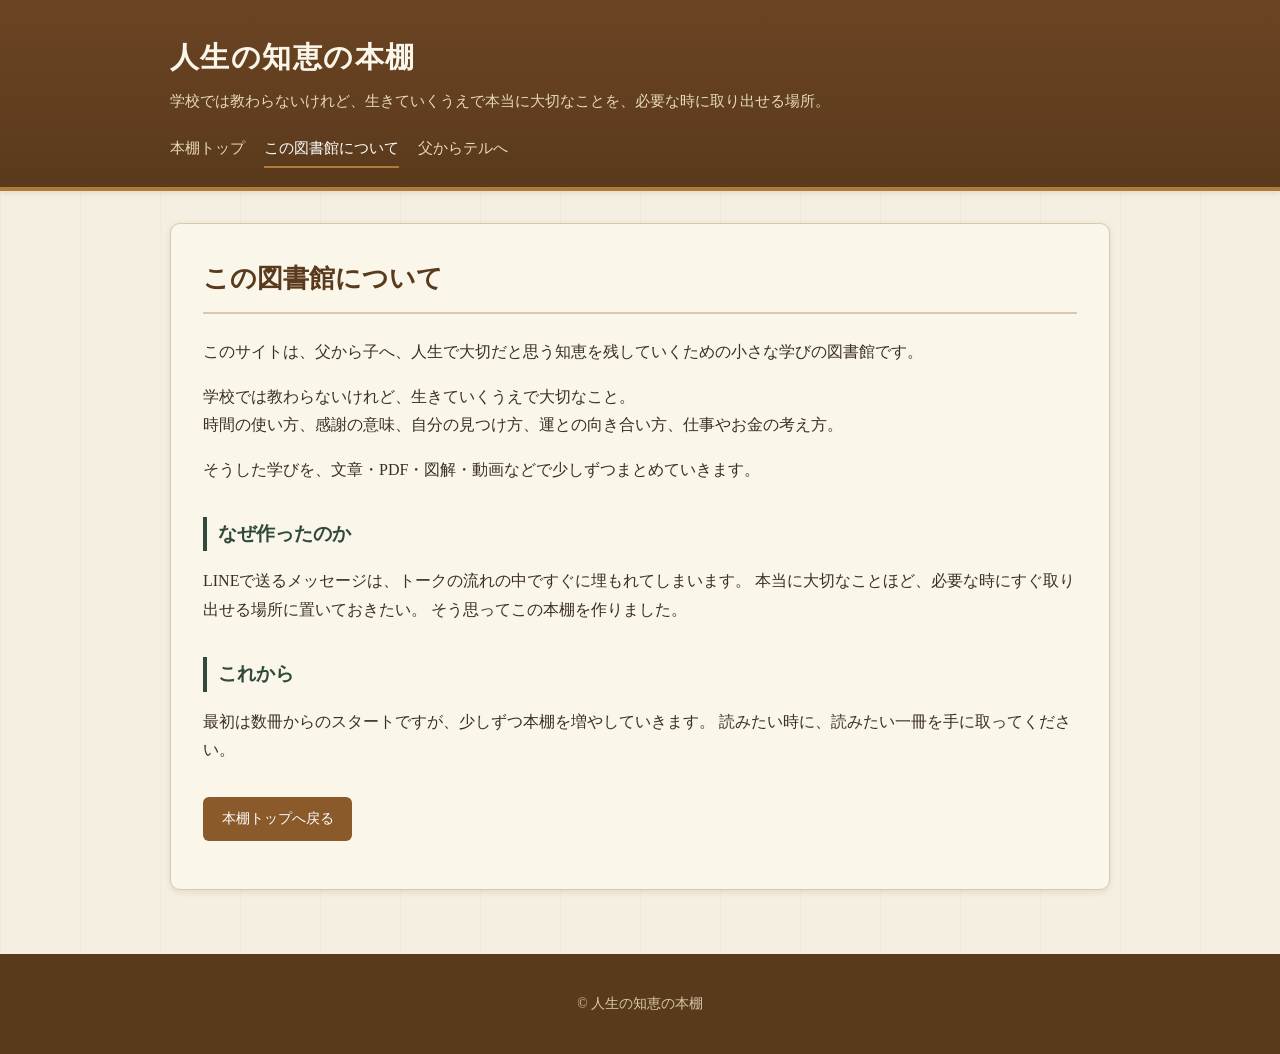
==== about.html @ 391936ea "Add files via upload" ====
<!DOCTYPE html>
<!--
  about.html  =  この図書館について のページ
  サイトの目的・想いを伝えるページです。
-->
<html lang="ja">
<head>
  <meta charset="UTF-8">
  <meta name="viewport" content="width=device-width, initial-scale=1.0">
  <title>この図書館について｜人生の知恵の本棚</title>
  <link rel="stylesheet" href="assets/css/style.css">
</head>
<body>

  <header class="site-header">
    <div class="container">
      <h1 class="site-title"><a href="index.html">人生の知恵の本棚</a></h1>
      <p class="site-subtitle">学校では教わらないけれど、生きていくうえで本当に大切なことを、必要な時に取り出せる場所。</p>
      <nav class="site-nav">
        <a href="index.html">本棚トップ</a>
        <a href="about.html" class="is-active">この図書館について</a>
        <a href="letter.html">父からテルへ</a>
      </nav>
    </div>
  </header>

  <main class="container">
    <article class="article">
      <h2 class="article-title">この図書館について</h2>

      <p>
        このサイトは、父から子へ、人生で大切だと思う知恵を残していくための小さな学びの図書館です。
      </p>

      <p>
        学校では教わらないけれど、生きていくうえで大切なこと。<br>
        時間の使い方、感謝の意味、自分の見つけ方、運との向き合い方、仕事やお金の考え方。
      </p>

      <p>
        そうした学びを、文章・PDF・図解・動画などで少しずつまとめていきます。
      </p>

      <h3 class="article-subtitle">なぜ作ったのか</h3>
      <p>
        LINEで送るメッセージは、トークの流れの中ですぐに埋もれてしまいます。
        本当に大切なことほど、必要な時にすぐ取り出せる場所に置いておきたい。
        そう思ってこの本棚を作りました。
      </p>

      <h3 class="article-subtitle">これから</h3>
      <p>
        最初は数冊からのスタートですが、少しずつ本棚を増やしていきます。
        読みたい時に、読みたい一冊を手に取ってください。
      </p>

      <p style="margin-top: 2rem;">
        <a class="btn btn-primary" href="index.html">本棚トップへ戻る</a>
      </p>
    </article>
  </main>

  <footer class="site-footer">
    <div class="container">
      <p>&copy; 人生の知恵の本棚</p>
    </div>
  </footer>

  <script src="assets/js/main.js"></script>
</body>
</html>
---- assets/css/style.css ----
/* ===========================================
   人生の知恵の本棚  共通スタイル(style.css)
   ----------------------------------------------
   ここでサイト全体の見た目(色・大きさ・余白)を決めています。
   色を変えたい時は、下の「:root」の中の色コードを変えるだけでOKです。
   =========================================== */

/* ----- 基本の色を1か所にまとめておく ----- */
:root {
  --color-bg:        #f5efe1;  /* 生成り色(背景) */
  --color-paper:     #fbf6ea;  /* 本のページのような優しい白 */
  --color-wood:      #8b5a2b;  /* 木目調の茶色 */
  --color-wood-dark: #5a3a1c;  /* 濃い茶色(文字や見出し) */
  --color-green:     #2f4a3a;  /* 深緑(差し色) */
  --color-text:      #3b2f24;  /* 本文の色(深い茶) */
  --color-muted:     #7a6a55;  /* 控えめな文字色 */
  --color-line:      #d8c9a8;  /* 区切り線 */
  --color-accent:    #b07a3b;  /* アクセントの茶 */
  --color-coming:    #a08866;  /* Coming soon用 */

  --radius: 10px;
  --shadow-soft: 0 2px 6px rgba(90, 58, 28, 0.12);
  --shadow-book: 0 4px 12px rgba(90, 58, 28, 0.18);
}

/* ----- 全体のリセット(余白を整える) ----- */
* {
  box-sizing: border-box;
}

html, body {
  margin: 0;
  padding: 0;
}

body {
  /* 日本語に向いたフォントを指定 */
  font-family: "Hiragino Mincho ProN", "ヒラギノ明朝 ProN", "Yu Mincho", "游明朝", "Noto Serif JP", serif;
  background-color: var(--color-bg);
  /* 木目のような縦線をうっすら入れる(背景パターン) */
  background-image:
    repeating-linear-gradient(
      90deg,
      rgba(139, 90, 43, 0.04) 0px,
      rgba(139, 90, 43, 0.04) 1px,
      transparent 1px,
      transparent 80px
    );
  color: var(--color-text);
  line-height: 1.8;
  font-size: 16px;
}

/* ----- 中央寄せの枠 ----- */
.container {
  max-width: 980px;
  margin: 0 auto;
  padding: 0 20px;
}

/* ----- ヘッダー(画面の上) ----- */
.site-header {
  background-color: var(--color-wood-dark);
  /* 木目のグラデーション */
  background-image: linear-gradient(
    180deg,
    #6b4423 0%,
    #5a3a1c 100%
  );
  color: var(--color-paper);
  padding: 2rem 0 1.2rem;
  border-bottom: 4px solid var(--color-accent);
  box-shadow: var(--shadow-soft);
}

.site-title {
  font-size: 1.8rem;
  margin: 0 0 0.3rem;
  letter-spacing: 0.05em;
}

.site-title a {
  color: var(--color-paper);
  text-decoration: none;
}

.site-subtitle {
  margin: 0 0 1rem;
  color: #e8d9b8;
  font-size: 0.95rem;
  line-height: 1.6;
}

.site-nav {
  display: flex;
  flex-wrap: wrap;
  gap: 0.5rem 1.2rem;
  margin-top: 0.5rem;
}

.site-nav a {
  color: #e8d9b8;
  text-decoration: none;
  font-size: 0.95rem;
  padding: 0.3rem 0;
  border-bottom: 2px solid transparent;
  transition: border-color 0.2s, color 0.2s;
}

.site-nav a:hover,
.site-nav a.is-active {
  color: #fff;
  border-bottom-color: var(--color-accent);
}

/* ----- 導入文 ----- */
.intro {
  background-color: var(--color-paper);
  border-left: 4px solid var(--color-green);
  padding: 1.2rem 1.5rem;
  margin: 2rem 0;
  border-radius: var(--radius);
  box-shadow: var(--shadow-soft);
}

.intro p {
  margin: 0;
}

/* ----- セクション(各まとまり) ----- */
.section {
  margin: 3rem 0;
}

.section-title {
  font-size: 1.4rem;
  color: var(--color-wood-dark);
  border-bottom: 2px solid var(--color-line);
  padding-bottom: 0.5rem;
  margin: 0 0 0.8rem;
}

.section-lead {
  color: var(--color-muted);
  margin: 0 0 1.2rem;
  font-size: 0.95rem;
}

/* ----- カテゴリーカード(7つの本棚) ----- */
.category-grid {
  display: grid;
  grid-template-columns: repeat(auto-fill, minmax(140px, 1fr));
  gap: 12px;
}

.category-card {
  display: flex;
  flex-direction: column;
  align-items: center;
  justify-content: center;
  padding: 1.2rem 0.5rem;
  background-color: var(--color-paper);
  border: 1px solid var(--color-line);
  border-radius: var(--radius);
  text-decoration: none;
  color: var(--color-wood-dark);
  box-shadow: var(--shadow-soft);
  transition: transform 0.15s, box-shadow 0.15s;
}

.category-card:hover {
  transform: translateY(-2px);
  box-shadow: var(--shadow-book);
}

.category-icon {
  font-size: 1.8rem;
  margin-bottom: 0.3rem;
}

.category-name {
  font-size: 0.95rem;
  text-align: center;
}

/* ----- 本棚(教材カードを並べる場所) ----- */
.shelf {
  /* 木の棚板のような下線をつける */
  border-bottom: 6px solid var(--color-wood);
  border-radius: 0 0 4px 4px;
  padding-bottom: 1.2rem;
  background-image: linear-gradient(
    180deg,
    transparent 0%,
    transparent 95%,
    rgba(139, 90, 43, 0.08) 100%
  );
}

/* ----- 教材カードのグリッド ----- */
.book-grid {
  display: grid;
  grid-template-columns: repeat(auto-fill, minmax(260px, 1fr));
  gap: 16px;
}

/* ----- 教材カード(本のような見た目) ----- */
.book-card {
  position: relative;
  background-color: var(--color-paper);
  /* 本の左側の背表紙のような線 */
  border-left: 6px solid var(--color-green);
  border-top: 1px solid var(--color-line);
  border-right: 1px solid var(--color-line);
  border-bottom: 1px solid var(--color-line);
  border-radius: 4px var(--radius) var(--radius) 4px;
  padding: 1.2rem 1.2rem 1rem;
  box-shadow: var(--shadow-book);
  display: flex;
  flex-direction: column;
  transition: transform 0.15s, box-shadow 0.15s;
}

.book-card:hover {
  transform: translateY(-3px);
  box-shadow: 0 6px 16px rgba(90, 58, 28, 0.22);
}

.book-card.is-coming {
  /* Coming soonは少し控えめに */
  border-left-color: var(--color-coming);
  opacity: 0.92;
}

.book-status {
  display: inline-block;
  align-self: flex-start;
  font-size: 0.75rem;
  padding: 0.15rem 0.6rem;
  border-radius: 999px;
  margin-bottom: 0.5rem;
  letter-spacing: 0.05em;
}

.status-open {
  background-color: var(--color-green);
  color: #fff;
}

.status-coming {
  background-color: #e9dcc1;
  color: #6b5436;
  border: 1px solid #d8c9a8;
}

.book-category {
  font-size: 0.8rem;
  color: var(--color-muted);
  margin: 0 0 0.3rem;
  letter-spacing: 0.05em;
}

.book-title {
  font-size: 1.1rem;
  color: var(--color-wood-dark);
  margin: 0 0 0.6rem;
  line-height: 1.5;
}

.book-desc {
  font-size: 0.9rem;
  color: var(--color-text);
  margin: 0 0 1rem;
  line-height: 1.7;
  flex-grow: 1;
}

.book-actions {
  display: flex;
  flex-wrap: wrap;
  gap: 8px;
  margin-top: auto;
}

/* ----- ボタン ----- */
.btn {
  display: inline-block;
  padding: 0.5rem 1.1rem;
  font-size: 0.9rem;
  border-radius: 6px;
  text-decoration: none;
  text-align: center;
  cursor: pointer;
  border: 1px solid transparent;
  transition: background-color 0.15s, color 0.15s;
}

.btn-primary {
  background-color: var(--color-wood);
  color: #fff;
}

.btn-primary:hover {
  background-color: var(--color-wood-dark);
}

.btn-secondary {
  background-color: var(--color-paper);
  color: var(--color-wood-dark);
  border-color: var(--color-wood);
}

.btn-secondary:hover {
  background-color: #efe6cf;
}

.btn-disabled {
  background-color: #e0d4b8;
  color: #8a7656;
  cursor: not-allowed;
  border-color: #d0c098;
}

/* ----- メッセージボックス(父からの言葉用) ----- */
.message-box {
  background-color: var(--color-paper);
  border: 1px solid var(--color-line);
  border-left: 4px solid var(--color-accent);
  padding: 1.5rem;
  border-radius: var(--radius);
  box-shadow: var(--shadow-soft);
}

.message-box p {
  margin: 0.5rem 0;
}

/* ----- 記事ページ(教材詳細・aboutなど) ----- */
.article {
  background-color: var(--color-paper);
  padding: 2rem;
  margin: 2rem 0;
  border-radius: var(--radius);
  box-shadow: var(--shadow-soft);
  border: 1px solid var(--color-line);
}

.article-title {
  font-size: 1.6rem;
  color: var(--color-wood-dark);
  border-bottom: 2px solid var(--color-line);
  padding-bottom: 0.6rem;
  margin: 0 0 1.5rem;
}

.article-subtitle {
  font-size: 1.2rem;
  color: var(--color-green);
  margin: 2rem 0 0.6rem;
  border-left: 4px solid var(--color-green);
  padding-left: 0.7rem;
}

.callout {
  background-color: #f1e7d0;
  border-left: 4px solid var(--color-accent);
  padding: 1rem 1.2rem;
  border-radius: var(--radius);
  margin: 1.5rem 0;
}

.callout-title {
  font-size: 1rem;
  color: var(--color-wood-dark);
  margin: 0 0 0.4rem;
}

.bullet-list {
  padding-left: 1.4rem;
  margin: 0.6rem 0;
}

.bullet-list li {
  margin-bottom: 0.4rem;
}

/* ----- 手紙ページ専用デザイン ----- */
.letter {
  background-color: #fbf4dd;
  /* 手紙のような薄い罫線の雰囲気 */
  background-image: repeating-linear-gradient(
    180deg,
    transparent 0,
    transparent 31px,
    rgba(139, 90, 43, 0.08) 32px
  );
  padding: 2.5rem;
  margin: 2rem 0;
  border-radius: var(--radius);
  border: 1px solid #d8c9a8;
  box-shadow: var(--shadow-book);
  font-family: "Hiragino Mincho ProN", "Yu Mincho", "游明朝", serif;
}

.letter-title {
  font-size: 1.4rem;
  color: var(--color-wood-dark);
  margin: 0 0 1.5rem;
}

.letter p {
  margin: 0.8rem 0;
  font-size: 1.05rem;
  line-height: 2;
}

.letter-sign {
  margin-top: 2rem !important;
  text-align: right;
  color: var(--color-wood-dark);
}

/* ----- フッター ----- */
.site-footer {
  margin-top: 4rem;
  padding: 1.5rem 0;
  background-color: var(--color-wood-dark);
  color: #d8c9a8;
  text-align: center;
  font-size: 0.85rem;
}

/* ===========================================
   スマホ対応(画面が小さい時のスタイル)
   =========================================== */
@media (max-width: 600px) {
  body {
    font-size: 15px;
  }

  .site-title {
    font-size: 1.4rem;
  }

  .site-subtitle {
    font-size: 0.85rem;
  }

  .section-title {
    font-size: 1.2rem;
  }

  .article {
    padding: 1.3rem;
  }

  .letter {
    padding: 1.5rem;
  }

  .article-title {
    font-size: 1.3rem;
  }

  .book-grid {
    grid-template-columns: 1fr;
  }

  .category-grid {
    grid-template-columns: repeat(auto-fill, minmax(120px, 1fr));
  }
}
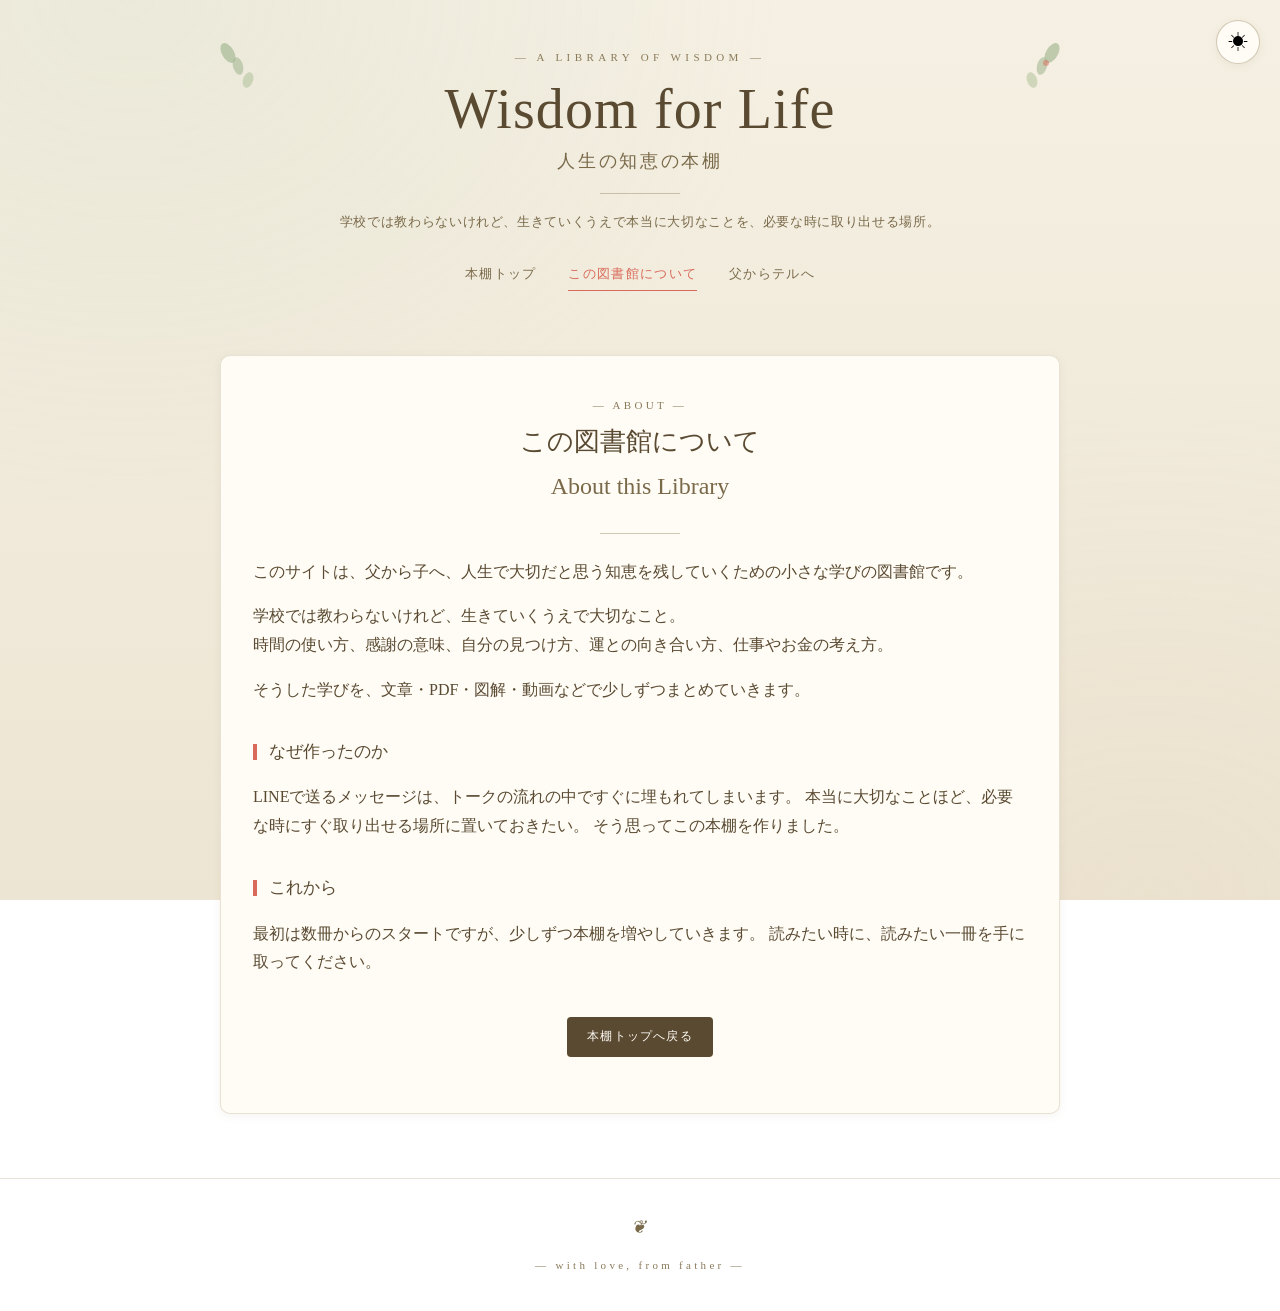
==== commit c72ea22c: "Update about.html" ====
--- a/about.html
+++ b/about.html
@@ -1,7 +1,7 @@
+
 <!DOCTYPE html>
 <!--
   about.html  =  この図書館について のページ
-  サイトの目的・想いを伝えるページです。
 -->
 <html lang="ja">
 <head>
@@ -12,10 +12,17 @@
 </head>
 <body>
 
+  <button class="mode-toggle" title="昼夜モード切替(準備中)">☀</button>
+
   <header class="site-header">
     <div class="container">
-      <h1 class="site-title"><a href="index.html">人生の知恵の本棚</a></h1>
-      <p class="site-subtitle">学校では教わらないけれど、生きていくうえで本当に大切なことを、必要な時に取り出せる場所。</p>
+      <div class="site-header-inner">
+        <p class="site-overline">— A LIBRARY OF WISDOM —</p>
+        <h1 class="site-title"><a href="index.html">Wisdom for Life</a></h1>
+        <p class="site-title-jp">人生の知恵の本棚</p>
+        <div class="site-divider"></div>
+        <p class="site-subtitle">学校では教わらないけれど、生きていくうえで本当に大切なことを、必要な時に取り出せる場所。</p>
+      </div>
       <nav class="site-nav">
         <a href="index.html">本棚トップ</a>
         <a href="about.html" class="is-active">この図書館について</a>
@@ -26,7 +33,10 @@
 
   <main class="container">
     <article class="article">
+      <p class="article-overline">— ABOUT —</p>
       <h2 class="article-title">この図書館について</h2>
+      <p class="article-title-en">About this Library</p>
+      <div class="article-divider"></div>
 
       <p>
         このサイトは、父から子へ、人生で大切だと思う知恵を残していくための小さな学びの図書館です。
@@ -54,7 +64,7 @@
         読みたい時に、読みたい一冊を手に取ってください。
       </p>
 
-      <p style="margin-top: 2rem;">
+      <p style="margin-top: 2.5rem; text-align: center;">
         <a class="btn btn-primary" href="index.html">本棚トップへ戻る</a>
       </p>
     </article>
@@ -62,7 +72,7 @@
 
   <footer class="site-footer">
     <div class="container">
-      <p>&copy; 人生の知恵の本棚</p>
+      <p>— with love, from father —</p>
     </div>
   </footer>
 
--- a/assets/css/style.css
+++ b/assets/css/style.css
@@ -1,29 +1,42 @@
-/* ===========================================
+/* ============================================================
    人生の知恵の本棚  共通スタイル(style.css)
-   ----------------------------------------------
-   ここでサイト全体の見た目(色・大きさ・余白)を決めています。
-   色を変えたい時は、下の「:root」の中の色コードを変えるだけでOKです。
-   =========================================== */
-
-/* ----- 基本の色を1か所にまとめておく ----- */
+   ----------------------------------------------------------
+   フェーズ1:昼モード(ヴィンテージ・ライブラリー)
+   フェーズ2:夜モード(エンジェリック・アーカイブ)を後から追加
+   ----------------------------------------------------------
+   色や雰囲気を変えたい時は、下の「:root」の中を変えるだけでOK
+   ============================================================ */
+
+/* ----- 基本の色を1か所にまとめる(昼モード) ----- */
 :root {
-  --color-bg:        #f5efe1;  /* 生成り色(背景) */
-  --color-paper:     #fbf6ea;  /* 本のページのような優しい白 */
-  --color-wood:      #8b5a2b;  /* 木目調の茶色 */
-  --color-wood-dark: #5a3a1c;  /* 濃い茶色(文字や見出し) */
-  --color-green:     #2f4a3a;  /* 深緑(差し色) */
-  --color-text:      #3b2f24;  /* 本文の色(深い茶) */
-  --color-muted:     #7a6a55;  /* 控えめな文字色 */
-  --color-line:      #d8c9a8;  /* 区切り線 */
-  --color-accent:    #b07a3b;  /* アクセントの茶 */
-  --color-coming:    #a08866;  /* Coming soon用 */
-
-  --radius: 10px;
-  --shadow-soft: 0 2px 6px rgba(90, 58, 28, 0.12);
-  --shadow-book: 0 4px 12px rgba(90, 58, 28, 0.18);
-}
-
-/* ----- 全体のリセット(余白を整える) ----- */
+  --color-bg-1:       #f5f0e3;  /* 背景上(明るい生成り) */
+  --color-bg-2:       #ede5d3;  /* 背景下(やや濃い生成り) */
+  --color-paper:      #fffcf5;  /* 本のページのような白 */
+  --color-paper-soft: rgba(255, 252, 245, 0.7);
+  --color-leaf:       #9bb088;  /* 葉っぱの緑 */
+  --color-leaf-dark:  #7a8a6a;  /* 葉っぱの濃い緑 */
+  --color-text:       #5a4a32;  /* 本文の色(深い茶) */
+  --color-text-soft:  #7a6a4a;  /* やや薄い文字色 */
+  --color-muted:      #8a7a5a;  /* 控えめな文字色 */
+  --color-border:     rgba(140, 120, 80, 0.2);
+  --color-border-strong: rgba(140, 120, 80, 0.4);
+  --color-accent:     #d96a5a;  /* アクセント(赤茶) */
+  --color-wood:       #a08560;  /* 木の色 */
+  --color-wood-dark:  #7a5a3a;  /* 濃い木の色 */
+  --color-coming:     rgba(140, 120, 80, 0.3);
+
+  --radius:      6px;
+  --radius-lg:   10px;
+  --shadow-soft: 0 2px 8px rgba(120, 100, 60, 0.08);
+  --shadow-card: 0 4px 12px rgba(120, 100, 60, 0.12);
+  --shadow-hover:0 8px 16px rgba(120, 100, 60, 0.18);
+
+  --font-script: 'Brush Script MT', 'Snell Roundhand', 'Apple Chancery', cursive;
+  --font-serif:  'Hiragino Mincho ProN', 'Yu Mincho', '游明朝', 'Noto Serif JP', serif;
+  --font-sans:   'Hiragino Sans', 'Yu Gothic', '游ゴシック', 'Noto Sans JP', sans-serif;
+}
+
+/* ----- リセット ----- */
 * {
   box-sizing: border-box;
 }
@@ -34,123 +47,258 @@
 }
 
 body {
-  /* 日本語に向いたフォントを指定 */
-  font-family: "Hiragino Mincho ProN", "ヒラギノ明朝 ProN", "Yu Mincho", "游明朝", "Noto Serif JP", serif;
-  background-color: var(--color-bg);
-  /* 木目のような縦線をうっすら入れる(背景パターン) */
-  background-image:
-    repeating-linear-gradient(
-      90deg,
-      rgba(139, 90, 43, 0.04) 0px,
-      rgba(139, 90, 43, 0.04) 1px,
-      transparent 1px,
-      transparent 80px
-    );
+  font-family: var(--font-serif);
+  background: linear-gradient(180deg, var(--color-bg-1) 0%, var(--color-bg-2) 100%);
+  background-attachment: fixed;
   color: var(--color-text);
   line-height: 1.8;
   font-size: 16px;
+  min-height: 100vh;
+  position: relative;
+}
+
+/* ----- 背景の装飾(葉っぱの薄い影) ----- */
+body::before {
+  content: '';
+  position: fixed;
+  top: 0;
+  left: 0;
+  right: 0;
+  bottom: 0;
+  background-image:
+    radial-gradient(ellipse at 10% 0%, rgba(180, 200, 170, 0.15) 0%, transparent 40%),
+    radial-gradient(ellipse at 90% 100%, rgba(220, 200, 170, 0.12) 0%, transparent 40%);
+  pointer-events: none;
+  z-index: 0;
 }
 
 /* ----- 中央寄せの枠 ----- */
 .container {
-  max-width: 980px;
+  max-width: 880px;
   margin: 0 auto;
   padding: 0 20px;
-}
-
-/* ----- ヘッダー(画面の上) ----- */
+  position: relative;
+  z-index: 1;
+}
+
+/* ============================================================
+   ヘッダー
+   ============================================================ */
 .site-header {
-  background-color: var(--color-wood-dark);
-  /* 木目のグラデーション */
-  background-image: linear-gradient(
-    180deg,
-    #6b4423 0%,
-    #5a3a1c 100%
-  );
-  color: var(--color-paper);
-  padding: 2rem 0 1.2rem;
-  border-bottom: 4px solid var(--color-accent);
-  box-shadow: var(--shadow-soft);
+  text-align: center;
+  padding: 3rem 0 2rem;
+  position: relative;
+}
+
+.site-header-inner {
+  position: relative;
+}
+
+/* 葉の装飾(左上) */
+.site-header-inner::before {
+  content: '';
+  position: absolute;
+  top: -10px;
+  left: -10px;
+  width: 80px;
+  height: 60px;
+  background-image: url("data:image/svg+xml,%3Csvg xmlns='http://www.w3.org/2000/svg' viewBox='0 0 80 60'%3E%3Cellipse cx='18' cy='15' rx='6' ry='11' fill='%239bb088' opacity='0.6' transform='rotate(-30 18 15)'/%3E%3Cellipse cx='28' cy='28' rx='5' ry='9' fill='%23a5b893' opacity='0.6' transform='rotate(-15 28 28)'/%3E%3Cellipse cx='38' cy='42' rx='5' ry='8' fill='%23b5c5a0' opacity='0.6' transform='rotate(20 38 42)'/%3E%3C/svg%3E");
+  background-repeat: no-repeat;
+  pointer-events: none;
+  animation: leaf-sway 6s ease-in-out infinite;
+  transform-origin: bottom right;
+}
+
+/* 葉の装飾(右上) */
+.site-header-inner::after {
+  content: '';
+  position: absolute;
+  top: -10px;
+  right: -10px;
+  width: 80px;
+  height: 60px;
+  background-image: url("data:image/svg+xml,%3Csvg xmlns='http://www.w3.org/2000/svg' viewBox='0 0 80 60'%3E%3Cellipse cx='62' cy='15' rx='6' ry='11' fill='%239bb088' opacity='0.6' transform='rotate(30 62 15)'/%3E%3Cellipse cx='52' cy='28' rx='5' ry='9' fill='%23a5b893' opacity='0.6' transform='rotate(15 52 28)'/%3E%3Cellipse cx='42' cy='42' rx='5' ry='8' fill='%23b5c5a0' opacity='0.6' transform='rotate(-20 42 42)'/%3E%3Ccircle cx='56' cy='25' r='3' fill='%23d96a5a' opacity='0.5'/%3E%3C/svg%3E");
+  background-repeat: no-repeat;
+  pointer-events: none;
+  animation: leaf-sway 7s ease-in-out infinite reverse;
+  transform-origin: bottom left;
+}
+
+@keyframes leaf-sway {
+  0%, 100% { transform: rotate(0deg); }
+  50% { transform: rotate(3deg); }
+}
+
+.site-overline {
+  font-size: 11px;
+  color: var(--color-muted);
+  letter-spacing: 0.4em;
+  margin: 0 0 0.8rem;
 }
 
 .site-title {
-  font-size: 1.8rem;
-  margin: 0 0 0.3rem;
+  font-family: var(--font-script);
+  font-size: 56px;
+  color: var(--color-text);
+  margin: 0;
+  font-weight: 400;
+  line-height: 1;
+  letter-spacing: 0.02em;
+}
+
+.site-title a {
+  color: var(--color-text);
+  text-decoration: none;
+}
+
+.site-title-jp {
+  font-family: var(--font-serif);
+  font-size: 18px;
+  color: var(--color-text-soft);
+  margin: 0.5rem 0 0;
+  letter-spacing: 0.15em;
+  font-weight: 500;
+}
+
+.site-divider {
+  width: 80px;
+  height: 1px;
+  background: var(--color-border-strong);
+  margin: 1rem auto;
+}
+
+.site-subtitle {
+  font-size: 13px;
+  color: var(--color-text-soft);
+  margin: 0;
   letter-spacing: 0.05em;
 }
 
-.site-title a {
-  color: var(--color-paper);
-  text-decoration: none;
-}
-
-.site-subtitle {
-  margin: 0 0 1rem;
-  color: #e8d9b8;
-  font-size: 0.95rem;
-  line-height: 1.6;
-}
-
+/* ----- ナビゲーション ----- */
 .site-nav {
   display: flex;
+  justify-content: center;
+  gap: 2rem;
+  margin-top: 1.5rem;
   flex-wrap: wrap;
-  gap: 0.5rem 1.2rem;
-  margin-top: 0.5rem;
 }
 
 .site-nav a {
-  color: #e8d9b8;
+  color: var(--color-text-soft);
   text-decoration: none;
-  font-size: 0.95rem;
+  font-size: 13px;
+  letter-spacing: 0.1em;
   padding: 0.3rem 0;
-  border-bottom: 2px solid transparent;
-  transition: border-color 0.2s, color 0.2s;
+  border-bottom: 1px solid transparent;
+  transition: all 0.3s ease;
 }
 
 .site-nav a:hover,
 .site-nav a.is-active {
-  color: #fff;
+  color: var(--color-accent);
   border-bottom-color: var(--color-accent);
 }
 
-/* ----- 導入文 ----- */
-.intro {
-  background-color: var(--color-paper);
-  border-left: 4px solid var(--color-green);
-  padding: 1.2rem 1.5rem;
-  margin: 2rem 0;
-  border-radius: var(--radius);
+/* ----- 昼夜切替ボタン(フェーズ1では仮、フェーズ2で本格化) ----- */
+.mode-toggle {
+  position: fixed;
+  top: 20px;
+  right: 20px;
+  width: 44px;
+  height: 44px;
+  border-radius: 50%;
+  background: var(--color-paper);
+  border: 1px solid var(--color-border-strong);
+  display: flex;
+  align-items: center;
+  justify-content: center;
+  cursor: pointer;
+  font-size: 20px;
+  z-index: 100;
   box-shadow: var(--shadow-soft);
-}
-
-.intro p {
-  margin: 0;
-}
-
-/* ----- セクション(各まとまり) ----- */
+  transition: all 0.3s ease;
+}
+
+.mode-toggle:hover {
+  transform: scale(1.05);
+  box-shadow: var(--shadow-card);
+}
+
+/* ============================================================
+   セクション
+   ============================================================ */
 .section {
   margin: 3rem 0;
 }
 
-.section-title {
-  font-size: 1.4rem;
-  color: var(--color-wood-dark);
-  border-bottom: 2px solid var(--color-line);
-  padding-bottom: 0.5rem;
-  margin: 0 0 0.8rem;
-}
-
-.section-lead {
-  color: var(--color-muted);
-  margin: 0 0 1.2rem;
-  font-size: 0.95rem;
-}
-
-/* ----- カテゴリーカード(7つの本棚) ----- */
+/* ----- イントロ ----- */
+.intro {
+  text-align: center;
+  padding: 1.5rem 1rem;
+  margin: 2rem 0 3rem;
+  font-size: 14px;
+  color: var(--color-text-soft);
+  line-height: 2;
+}
+
+/* ----- セクションタイトル(チャプター式) ----- */
+.section-chapter {
+  text-align: center;
+  margin-bottom: 1.5rem;
+}
+
+.section-chapter-overline {
+  font-size: 11px;
+  color: var(--color-muted);
+  letter-spacing: 0.4em;
+  margin: 0;
+}
+
+.section-chapter-title {
+  font-family: var(--font-script);
+  font-size: 38px;
+  color: var(--color-text);
+  margin: 0.3rem 0;
+  font-weight: 400;
+  line-height: 1;
+}
+
+.section-chapter-jp {
+  font-size: 14px;
+  color: var(--color-text-soft);
+  margin: 0;
+  letter-spacing: 0.1em;
+}
+
+/* ----- 区切り線(植物モチーフ) ----- */
+.divider {
+  display: flex;
+  align-items: center;
+  justify-content: center;
+  margin: 3rem 0;
+}
+
+.divider-line {
+  flex: 1;
+  height: 1px;
+  background: linear-gradient(90deg, transparent, var(--color-border-strong), transparent);
+  max-width: 200px;
+}
+
+.divider-mark {
+  margin: 0 1.2rem;
+  color: var(--color-muted);
+  font-size: 16px;
+}
+
+/* ============================================================
+   カテゴリーカード(本棚への入口)
+   ============================================================ */
 .category-grid {
   display: grid;
   grid-template-columns: repeat(auto-fill, minmax(140px, 1fr));
-  gap: 12px;
+  gap: 14px;
+  margin-top: 1.5rem;
 }
 
 .category-card {
@@ -158,118 +306,143 @@
   flex-direction: column;
   align-items: center;
   justify-content: center;
-  padding: 1.2rem 0.5rem;
-  background-color: var(--color-paper);
-  border: 1px solid var(--color-line);
+  padding: 1.2rem 0.6rem;
+  background: var(--color-paper-soft);
+  border: 1px solid var(--color-border);
   border-radius: var(--radius);
   text-decoration: none;
-  color: var(--color-wood-dark);
+  color: var(--color-text);
   box-shadow: var(--shadow-soft);
-  transition: transform 0.15s, box-shadow 0.15s;
+  transition: all 0.3s ease;
+  text-align: center;
 }
 
 .category-card:hover {
-  transform: translateY(-2px);
-  box-shadow: var(--shadow-book);
+  transform: translateY(-3px);
+  box-shadow: var(--shadow-card);
+  border-color: var(--color-border-strong);
 }
 
 .category-icon {
-  font-size: 1.8rem;
-  margin-bottom: 0.3rem;
+  font-size: 28px;
+  margin-bottom: 0.4rem;
 }
 
 .category-name {
-  font-size: 0.95rem;
-  text-align: center;
-}
-
-/* ----- 本棚(教材カードを並べる場所) ----- */
-.shelf {
-  /* 木の棚板のような下線をつける */
-  border-bottom: 6px solid var(--color-wood);
-  border-radius: 0 0 4px 4px;
-  padding-bottom: 1.2rem;
-  background-image: linear-gradient(
-    180deg,
-    transparent 0%,
-    transparent 95%,
-    rgba(139, 90, 43, 0.08) 100%
-  );
-}
-
-/* ----- 教材カードのグリッド ----- */
+  font-size: 13px;
+  letter-spacing: 0.05em;
+  line-height: 1.5;
+}
+
+/* ============================================================
+   教材カード(本)
+   ============================================================ */
 .book-grid {
   display: grid;
-  grid-template-columns: repeat(auto-fill, minmax(260px, 1fr));
+  grid-template-columns: repeat(auto-fill, minmax(220px, 1fr));
   gap: 16px;
-}
-
-/* ----- 教材カード(本のような見た目) ----- */
+  margin-top: 1.2rem;
+}
+
 .book-card {
-  position: relative;
-  background-color: var(--color-paper);
-  /* 本の左側の背表紙のような線 */
-  border-left: 6px solid var(--color-green);
-  border-top: 1px solid var(--color-line);
-  border-right: 1px solid var(--color-line);
-  border-bottom: 1px solid var(--color-line);
-  border-radius: 4px var(--radius) var(--radius) 4px;
-  padding: 1.2rem 1.2rem 1rem;
-  box-shadow: var(--shadow-book);
+  background: var(--color-paper-soft);
+  border: 1px solid var(--color-border);
+  border-radius: var(--radius);
+  padding: 1.4rem 1.2rem 1.2rem;
+  text-align: center;
+  cursor: pointer;
+  transition: all 0.3s ease;
   display: flex;
   flex-direction: column;
-  transition: transform 0.15s, box-shadow 0.15s;
+  position: relative;
 }
 
 .book-card:hover {
   transform: translateY(-3px);
-  box-shadow: 0 6px 16px rgba(90, 58, 28, 0.22);
+  box-shadow: var(--shadow-card);
+  border-color: var(--color-border-strong);
 }
 
 .book-card.is-coming {
-  /* Coming soonは少し控えめに */
-  border-left-color: var(--color-coming);
-  opacity: 0.92;
+  background: rgba(255, 252, 245, 0.4);
+  border: 1px dashed var(--color-coming);
+  cursor: default;
+}
+
+.book-card.is-coming:hover {
+  transform: none;
+  box-shadow: none;
+  border-color: var(--color-coming);
+}
+
+/* 本のイラスト */
+.book-illustration {
+  width: 70px;
+  height: 70px;
+  margin: 0 auto 0.6rem;
+  display: flex;
+  align-items: center;
+  justify-content: center;
+}
+
+.book-illustration svg {
+  width: 100%;
+  height: 100%;
+}
+
+.book-card.is-coming .book-illustration {
+  opacity: 0.4;
 }
 
 .book-status {
   display: inline-block;
-  align-self: flex-start;
-  font-size: 0.75rem;
-  padding: 0.15rem 0.6rem;
+  font-size: 10px;
+  padding: 2px 10px;
   border-radius: 999px;
-  margin-bottom: 0.5rem;
+  margin-bottom: 0.4rem;
+  letter-spacing: 0.15em;
+  align-self: center;
+}
+
+.status-open {
+  background: var(--color-leaf);
+  color: #fff;
+}
+
+.status-coming {
+  background: rgba(140, 120, 80, 0.1);
+  color: var(--color-muted);
+  border: 1px solid var(--color-coming);
+  font-style: italic;
+}
+
+.book-category {
+  font-size: 10px;
+  color: var(--color-muted);
+  margin: 0 0 0.4rem;
+  letter-spacing: 0.2em;
+  text-transform: uppercase;
+}
+
+.book-title {
+  font-size: 14px;
+  color: var(--color-text);
+  margin: 0 0 0.3rem;
+  line-height: 1.5;
+  font-weight: 500;
+}
+
+.book-title-en {
+  font-size: 11px;
+  color: var(--color-muted);
+  margin: 0 0 0.8rem;
+  font-style: italic;
   letter-spacing: 0.05em;
 }
 
-.status-open {
-  background-color: var(--color-green);
-  color: #fff;
-}
-
-.status-coming {
-  background-color: #e9dcc1;
-  color: #6b5436;
-  border: 1px solid #d8c9a8;
-}
-
-.book-category {
-  font-size: 0.8rem;
-  color: var(--color-muted);
-  margin: 0 0 0.3rem;
-  letter-spacing: 0.05em;
-}
-
-.book-title {
-  font-size: 1.1rem;
-  color: var(--color-wood-dark);
-  margin: 0 0 0.6rem;
-  line-height: 1.5;
-}
-
 .book-desc {
-  font-size: 0.9rem;
-  color: var(--color-text);
+  font-size: 12px;
+  color: var(--color-text-soft);
   margin: 0 0 1rem;
   line-height: 1.7;
   flex-grow: 1;
@@ -278,195 +451,345 @@
 .book-actions {
   display: flex;
   flex-wrap: wrap;
-  gap: 8px;
+  gap: 6px;
+  justify-content: center;
   margin-top: auto;
 }
 
-/* ----- ボタン ----- */
+/* ============================================================
+   ボタン
+   ============================================================ */
 .btn {
   display: inline-block;
-  padding: 0.5rem 1.1rem;
-  font-size: 0.9rem;
-  border-radius: 6px;
+  padding: 0.5rem 1.2rem;
+  font-size: 12px;
+  border-radius: 4px;
   text-decoration: none;
   text-align: center;
   cursor: pointer;
   border: 1px solid transparent;
-  transition: background-color 0.15s, color 0.15s;
+  transition: all 0.3s ease;
+  letter-spacing: 0.1em;
+  font-family: var(--font-serif);
 }
 
 .btn-primary {
-  background-color: var(--color-wood);
-  color: #fff;
+  background: var(--color-text);
+  color: var(--color-paper);
 }
 
 .btn-primary:hover {
-  background-color: var(--color-wood-dark);
+  background: var(--color-accent);
 }
 
 .btn-secondary {
-  background-color: var(--color-paper);
-  color: var(--color-wood-dark);
-  border-color: var(--color-wood);
+  background: transparent;
+  color: var(--color-text);
+  border-color: var(--color-border-strong);
 }
 
 .btn-secondary:hover {
-  background-color: #efe6cf;
+  background: var(--color-paper);
+  border-color: var(--color-text);
 }
 
 .btn-disabled {
-  background-color: #e0d4b8;
-  color: #8a7656;
+  background: rgba(140, 120, 80, 0.1);
+  color: var(--color-muted);
   cursor: not-allowed;
-  border-color: #d0c098;
-}
-
-/* ----- メッセージボックス(父からの言葉用) ----- */
+  font-style: italic;
+}
+
+/* ============================================================
+   メッセージボックス・コールアウト
+   ============================================================ */
 .message-box {
-  background-color: var(--color-paper);
-  border: 1px solid var(--color-line);
-  border-left: 4px solid var(--color-accent);
-  padding: 1.5rem;
+  background: var(--color-paper-soft);
+  border: 1px solid var(--color-border);
+  border-left: 3px solid var(--color-accent);
+  padding: 1.5rem 1.8rem;
   border-radius: var(--radius);
-  box-shadow: var(--shadow-soft);
+  margin: 2rem 0;
+}
+
+.message-box-title {
+  font-family: var(--font-script);
+  font-size: 24px;
+  color: var(--color-accent);
+  margin: 0 0 0.8rem;
+  font-weight: 400;
 }
 
 .message-box p {
   margin: 0.5rem 0;
-}
-
-/* ----- 記事ページ(教材詳細・aboutなど) ----- */
+  font-size: 14px;
+  line-height: 1.9;
+}
+
+/* ============================================================
+   記事ページ(教材詳細・about・letter)
+   ============================================================ */
 .article {
-  background-color: var(--color-paper);
-  padding: 2rem;
+  background: var(--color-paper);
+  padding: 2.5rem 2rem;
   margin: 2rem 0;
-  border-radius: var(--radius);
+  border-radius: var(--radius-lg);
   box-shadow: var(--shadow-soft);
-  border: 1px solid var(--color-line);
+  border: 1px solid var(--color-border);
+}
+
+.article-overline {
+  font-size: 11px;
+  color: var(--color-muted);
+  letter-spacing: 0.3em;
+  text-align: center;
+  margin: 0;
 }
 
 .article-title {
-  font-size: 1.6rem;
-  color: var(--color-wood-dark);
-  border-bottom: 2px solid var(--color-line);
-  padding-bottom: 0.6rem;
+  font-family: var(--font-serif);
+  font-size: 26px;
+  color: var(--color-text);
+  text-align: center;
+  margin: 0.5rem 0 0.3rem;
+  font-weight: 500;
+  line-height: 1.4;
+}
+
+.article-title-en {
+  font-family: var(--font-script);
+  font-size: 24px;
+  color: var(--color-text-soft);
+  text-align: center;
   margin: 0 0 1.5rem;
+  font-weight: 400;
+}
+
+.article-divider {
+  width: 80px;
+  height: 1px;
+  background: var(--color-border-strong);
+  margin: 1.5rem auto;
 }
 
 .article-subtitle {
-  font-size: 1.2rem;
-  color: var(--color-green);
-  margin: 2rem 0 0.6rem;
-  border-left: 4px solid var(--color-green);
-  padding-left: 0.7rem;
+  font-size: 17px;
+  color: var(--color-text);
+  margin: 2rem 0 0.8rem;
+  font-weight: 500;
+  position: relative;
+  padding-left: 1rem;
+}
+
+.article-subtitle::before {
+  content: '';
+  position: absolute;
+  left: 0;
+  top: 50%;
+  transform: translateY(-50%);
+  width: 4px;
+  height: 16px;
+  background: var(--color-accent);
 }
 
 .callout {
-  background-color: #f1e7d0;
-  border-left: 4px solid var(--color-accent);
-  padding: 1rem 1.2rem;
+  background: rgba(255, 248, 230, 0.6);
+  border: 1px solid rgba(180, 150, 100, 0.3);
+  padding: 1.2rem 1.4rem;
   border-radius: var(--radius);
   margin: 1.5rem 0;
 }
 
 .callout-title {
-  font-size: 1rem;
-  color: var(--color-wood-dark);
-  margin: 0 0 0.4rem;
+  font-family: var(--font-script);
+  font-size: 22px;
+  color: var(--color-accent);
+  margin: 0 0 0.5rem;
+  font-weight: 400;
+}
+
+.callout p {
+  margin: 0;
+  font-size: 14px;
+  line-height: 1.8;
 }
 
 .bullet-list {
-  padding-left: 1.4rem;
-  margin: 0.6rem 0;
+  padding-left: 1.5rem;
+  margin: 0.8rem 0;
 }
 
 .bullet-list li {
-  margin-bottom: 0.4rem;
-}
-
-/* ----- 手紙ページ専用デザイン ----- */
+  margin-bottom: 0.5rem;
+  font-size: 14px;
+  line-height: 1.8;
+}
+
+/* ============================================================
+   手紙ページ専用デザイン
+   ============================================================ */
 .letter {
-  background-color: #fbf4dd;
-  /* 手紙のような薄い罫線の雰囲気 */
+  background: #fcf5e3;
   background-image: repeating-linear-gradient(
     180deg,
     transparent 0,
     transparent 31px,
-    rgba(139, 90, 43, 0.08) 32px
+    rgba(140, 120, 80, 0.08) 32px
   );
-  padding: 2.5rem;
+  padding: 3rem 2.5rem;
   margin: 2rem 0;
+  border-radius: var(--radius-lg);
+  border: 1px solid rgba(140, 120, 80, 0.2);
+  box-shadow: var(--shadow-card);
+  position: relative;
+}
+
+.letter::before {
+  content: '';
+  position: absolute;
+  top: 1rem;
+  left: 1rem;
+  right: 1rem;
+  bottom: 1rem;
+  border: 1px solid rgba(140, 120, 80, 0.15);
   border-radius: var(--radius);
-  border: 1px solid #d8c9a8;
-  box-shadow: var(--shadow-book);
-  font-family: "Hiragino Mincho ProN", "Yu Mincho", "游明朝", serif;
+  pointer-events: none;
 }
 
 .letter-title {
-  font-size: 1.4rem;
-  color: var(--color-wood-dark);
-  margin: 0 0 1.5rem;
+  font-family: var(--font-serif);
+  font-size: 22px;
+  color: var(--color-text);
+  margin: 0 0 1.8rem;
+  font-weight: 500;
+  position: relative;
 }
 
 .letter p {
-  margin: 0.8rem 0;
-  font-size: 1.05rem;
-  line-height: 2;
+  margin: 1rem 0;
+  font-size: 15px;
+  line-height: 2.1;
+  position: relative;
 }
 
 .letter-sign {
   margin-top: 2rem !important;
   text-align: right;
-  color: var(--color-wood-dark);
-}
-
-/* ----- フッター ----- */
+  color: var(--color-text);
+  font-style: italic;
+}
+
+/* ============================================================
+   フッター
+   ============================================================ */
 .site-footer {
   margin-top: 4rem;
-  padding: 1.5rem 0;
-  background-color: var(--color-wood-dark);
-  color: #d8c9a8;
-  text-align: center;
-  font-size: 0.85rem;
-}
-
-/* ===========================================
-   スマホ対応(画面が小さい時のスタイル)
-   =========================================== */
+  padding: 2rem 0 1.5rem;
+  text-align: center;
+  font-size: 11px;
+  color: var(--color-muted);
+  letter-spacing: 0.3em;
+  border-top: 1px solid var(--color-border);
+  position: relative;
+  z-index: 1;
+}
+
+.site-footer::before {
+  content: '❦';
+  display: block;
+  font-size: 18px;
+  color: var(--color-text-soft);
+  margin-bottom: 0.8rem;
+  font-style: italic;
+}
+
+/* ============================================================
+   スマホ対応
+   ============================================================ */
 @media (max-width: 600px) {
   body {
     font-size: 15px;
   }
 
+  .site-header {
+    padding: 2rem 0 1.5rem;
+  }
+
   .site-title {
-    font-size: 1.4rem;
+    font-size: 40px;
+  }
+
+  .site-title-jp {
+    font-size: 16px;
   }
 
   .site-subtitle {
-    font-size: 0.85rem;
-  }
-
-  .section-title {
-    font-size: 1.2rem;
+    font-size: 12px;
+  }
+
+  .site-nav {
+    gap: 1.2rem;
+    font-size: 12px;
+  }
+
+  .section-chapter-title {
+    font-size: 30px;
   }
 
   .article {
-    padding: 1.3rem;
+    padding: 1.5rem 1.2rem;
   }
 
   .letter {
-    padding: 1.5rem;
+    padding: 2rem 1.5rem;
   }
 
   .article-title {
-    font-size: 1.3rem;
+    font-size: 20px;
   }
 
   .book-grid {
-    grid-template-columns: 1fr;
+    grid-template-columns: 1fr 1fr;
+    gap: 10px;
+  }
+
+  .book-card {
+    padding: 1rem 0.8rem;
+  }
+
+  .book-title {
+    font-size: 13px;
+  }
+
+  .book-desc {
+    font-size: 11px;
   }
 
   .category-grid {
-    grid-template-columns: repeat(auto-fill, minmax(120px, 1fr));
-  }
-}
+    grid-template-columns: repeat(auto-fill, minmax(110px, 1fr));
+    gap: 10px;
+  }
+
+  .category-card {
+    padding: 1rem 0.4rem;
+  }
+
+  .category-name {
+    font-size: 12px;
+  }
+
+  .mode-toggle {
+    width: 38px;
+    height: 38px;
+    font-size: 16px;
+    top: 12px;
+    right: 12px;
+  }
+
+  .site-header-inner::before,
+  .site-header-inner::after {
+    width: 50px;
+    height: 40px;
+    background-size: 50px;
+  }
+}
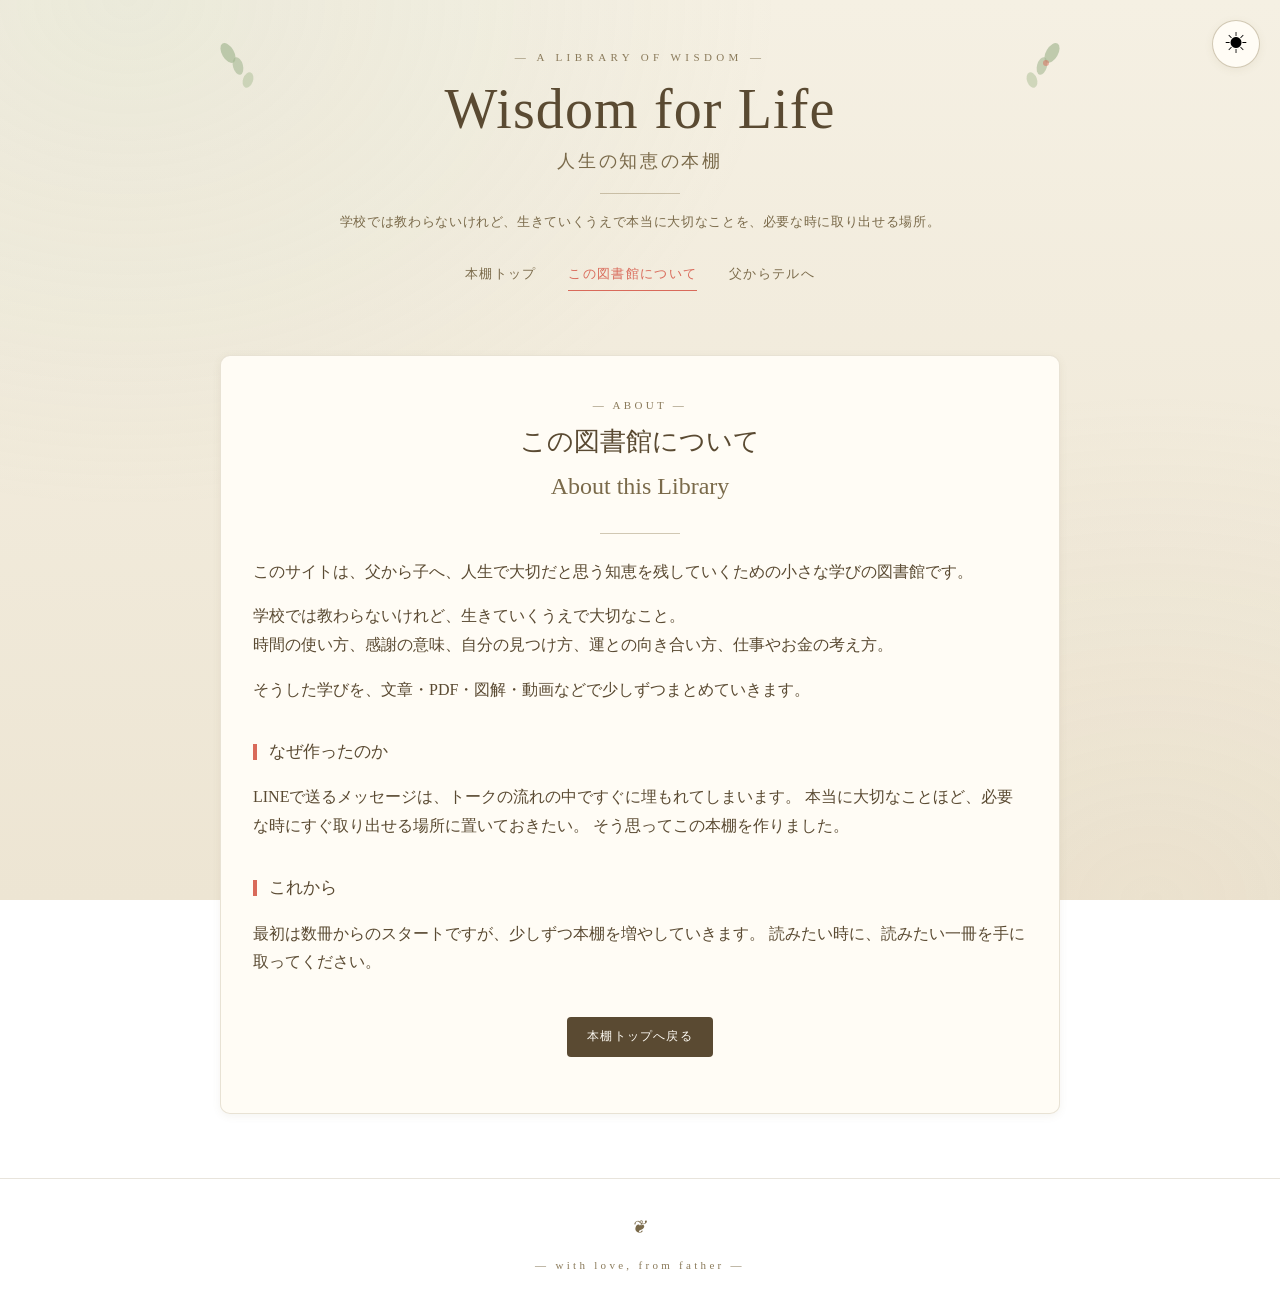
==== commit 04226ed9: "Update about.html" ====
--- a/about.html
+++ b/about.html
@@ -3,7 +3,7 @@
 <!--
   about.html  =  この図書館について のページ
 -->
-<html lang="ja">
+<html lang="ja" data-mode="day">
 <head>
   <meta charset="UTF-8">
   <meta name="viewport" content="width=device-width, initial-scale=1.0">
--- a/assets/css/style.css
+++ b/assets/css/style.css
@@ -1,42 +1,122 @@
 /* ============================================================
-   人生の知恵の本棚  共通スタイル(style.css)
+   人生の知恵の本棚  共通スタイル(style.css)  v2 夜モード対応版
    ----------------------------------------------------------
-   フェーズ1:昼モード(ヴィンテージ・ライブラリー)
-   フェーズ2:夜モード(エンジェリック・アーカイブ)を後から追加
+   昼モード:ヴィンテージ・ライブラリー(default)
+   夜モード:エンジェリック・アーカイブ(data-mode="night")
    ----------------------------------------------------------
-   色や雰囲気を変えたい時は、下の「:root」の中を変えるだけでOK
-   ============================================================ */
-
-/* ----- 基本の色を1か所にまとめる(昼モード) ----- */
+   切替は <html> タグの data-mode 属性で行います。
+   JavaScript(main.js)で自動的に切り替わります。
+   ============================================================ */
+
+/* ============================================================
+   昼モード(デフォルト)の色
+   ============================================================ */
+:root,
+html[data-mode="day"] {
+  /* 背景・基本色 */
+  --color-bg-1:       #f5f0e3;
+  --color-bg-2:       #ede5d3;
+  --color-paper:      #fffcf5;
+  --color-paper-soft: rgba(255, 252, 245, 0.7);
+
+  /* テキスト */
+  --color-text:       #5a4a32;
+  --color-text-soft:  #7a6a4a;
+  --color-muted:      #8a7a5a;
+
+  /* アクセント */
+  --color-accent:     #d96a5a;
+  --color-leaf:       #9bb088;
+  --color-leaf-dark:  #7a8a6a;
+
+  /* 木の色 */
+  --color-wood:       #a08560;
+  --color-wood-dark:  #7a5a3a;
+
+  /* 枠線 */
+  --color-border:        rgba(140, 120, 80, 0.2);
+  --color-border-strong: rgba(140, 120, 80, 0.4);
+  --color-coming:        rgba(140, 120, 80, 0.3);
+
+  /* 影 */
+  --shadow-soft:  0 2px 8px rgba(120, 100, 60, 0.08);
+  --shadow-card:  0 4px 12px rgba(120, 100, 60, 0.12);
+  --shadow-hover: 0 8px 16px rgba(120, 100, 60, 0.18);
+
+  /* 背景画像(昼=葉っぱ) */
+  --bg-decoration:
+    radial-gradient(ellipse at 10% 0%, rgba(180, 200, 170, 0.15) 0%, transparent 40%),
+    radial-gradient(ellipse at 90% 100%, rgba(220, 200, 170, 0.12) 0%, transparent 40%);
+
+  /* タイトル文字色 */
+  --color-title:      #5a4a32;
+  --color-title-soft: #7a6a4a;
+
+  /* 便箋の罫線色 */
+  --letter-line: rgba(140, 120, 80, 0.08);
+  --letter-bg:   #fcf5e3;
+}
+
+/* ============================================================
+   夜モード(エンジェリック・アーカイブ)の色
+   ============================================================ */
+html[data-mode="night"] {
+  /* 背景・基本色 */
+  --color-bg-1:       #0a1530;
+  --color-bg-2:       #050a1c;
+  --color-paper:      rgba(20, 35, 70, 0.4);
+  --color-paper-soft: rgba(30, 50, 90, 0.3);
+
+  /* テキスト */
+  --color-text:       #e8edf5;
+  --color-text-soft:  #c8d5e8;
+  --color-muted:      #8aa5d4;
+
+  /* アクセント */
+  --color-accent:     #aac8ff;
+  --color-leaf:       #8cf0c8;
+  --color-leaf-dark:  #5ec8a8;
+
+  /* 木の色(夜モードでは使わないので青系で代用) */
+  --color-wood:       #5a7ab8;
+  --color-wood-dark:  #3a5a98;
+
+  /* 枠線 */
+  --color-border:        rgba(170, 200, 255, 0.2);
+  --color-border-strong: rgba(170, 200, 255, 0.4);
+  --color-coming:        rgba(170, 200, 255, 0.25);
+
+  /* 影 */
+  --shadow-soft:  0 0 12px rgba(120, 180, 255, 0.15);
+  --shadow-card:  0 0 20px rgba(120, 180, 255, 0.25);
+  --shadow-hover: 0 0 32px rgba(170, 200, 255, 0.4);
+
+  /* 背景画像(夜=星空+魔法陣の光) */
+  --bg-decoration:
+    radial-gradient(ellipse at 10% 5%, rgba(80, 140, 200, 0.3) 0%, transparent 30%),
+    radial-gradient(ellipse at 90% 50%, rgba(180, 130, 220, 0.2) 0%, transparent 35%),
+    radial-gradient(ellipse at 50% 100%, rgba(94, 234, 212, 0.15) 0%, transparent 40%);
+
+  /* タイトル文字色 */
+  --color-title:      #ffffff;
+  --color-title-soft: #aac8ff;
+
+  /* 便箋の罫線色(夜モードでは光のライン) */
+  --letter-line: rgba(170, 200, 255, 0.1);
+  --letter-bg:   rgba(20, 35, 70, 0.5);
+}
+
+/* ============================================================
+   共通設定
+   ============================================================ */
 :root {
-  --color-bg-1:       #f5f0e3;  /* 背景上(明るい生成り) */
-  --color-bg-2:       #ede5d3;  /* 背景下(やや濃い生成り) */
-  --color-paper:      #fffcf5;  /* 本のページのような白 */
-  --color-paper-soft: rgba(255, 252, 245, 0.7);
-  --color-leaf:       #9bb088;  /* 葉っぱの緑 */
-  --color-leaf-dark:  #7a8a6a;  /* 葉っぱの濃い緑 */
-  --color-text:       #5a4a32;  /* 本文の色(深い茶) */
-  --color-text-soft:  #7a6a4a;  /* やや薄い文字色 */
-  --color-muted:      #8a7a5a;  /* 控えめな文字色 */
-  --color-border:     rgba(140, 120, 80, 0.2);
-  --color-border-strong: rgba(140, 120, 80, 0.4);
-  --color-accent:     #d96a5a;  /* アクセント(赤茶) */
-  --color-wood:       #a08560;  /* 木の色 */
-  --color-wood-dark:  #7a5a3a;  /* 濃い木の色 */
-  --color-coming:     rgba(140, 120, 80, 0.3);
-
   --radius:      6px;
   --radius-lg:   10px;
-  --shadow-soft: 0 2px 8px rgba(120, 100, 60, 0.08);
-  --shadow-card: 0 4px 12px rgba(120, 100, 60, 0.12);
-  --shadow-hover:0 8px 16px rgba(120, 100, 60, 0.18);
-
   --font-script: 'Brush Script MT', 'Snell Roundhand', 'Apple Chancery', cursive;
   --font-serif:  'Hiragino Mincho ProN', 'Yu Mincho', '游明朝', 'Noto Serif JP', serif;
   --font-sans:   'Hiragino Sans', 'Yu Gothic', '游ゴシック', 'Noto Sans JP', sans-serif;
 }
 
-/* ----- リセット ----- */
 * {
   box-sizing: border-box;
 }
@@ -55,9 +135,10 @@
   font-size: 16px;
   min-height: 100vh;
   position: relative;
-}
-
-/* ----- 背景の装飾(葉っぱの薄い影) ----- */
+  /* 昼夜切替時のスムーズなアニメーション */
+  transition: background 0.8s ease, color 0.8s ease;
+}
+
 body::before {
   content: '';
   position: fixed;
@@ -65,14 +146,43 @@
   left: 0;
   right: 0;
   bottom: 0;
-  background-image:
-    radial-gradient(ellipse at 10% 0%, rgba(180, 200, 170, 0.15) 0%, transparent 40%),
-    radial-gradient(ellipse at 90% 100%, rgba(220, 200, 170, 0.12) 0%, transparent 40%);
+  background-image: var(--bg-decoration);
   pointer-events: none;
   z-index: 0;
-}
-
-/* ----- 中央寄せの枠 ----- */
+  transition: background 0.8s ease;
+}
+
+/* ============================================================
+   夜モード:星空のアニメーション
+   ============================================================ */
+html[data-mode="night"] body::after {
+  content: '';
+  position: fixed;
+  top: 0;
+  left: 0;
+  right: 0;
+  bottom: 0;
+  pointer-events: none;
+  z-index: 0;
+  background-image:
+    radial-gradient(2px 2px at 20% 30%, rgba(255, 255, 255, 0.8), transparent),
+    radial-gradient(1px 1px at 60% 20%, rgba(170, 200, 255, 0.9), transparent),
+    radial-gradient(1px 1px at 80% 60%, rgba(255, 255, 255, 0.7), transparent),
+    radial-gradient(2px 2px at 30% 70%, rgba(255, 217, 170, 0.8), transparent),
+    radial-gradient(1px 1px at 90% 90%, rgba(170, 200, 255, 0.9), transparent),
+    radial-gradient(1px 1px at 50% 50%, rgba(255, 255, 255, 0.7), transparent),
+    radial-gradient(2px 2px at 15% 85%, rgba(170, 200, 255, 0.8), transparent),
+    radial-gradient(1px 1px at 75% 15%, rgba(255, 255, 255, 0.9), transparent);
+  background-size: 100% 100%;
+  background-repeat: no-repeat;
+  animation: star-twinkle 4s ease-in-out infinite;
+}
+
+@keyframes star-twinkle {
+  0%, 100% { opacity: 0.6; }
+  50% { opacity: 1; }
+}
+
 .container {
   max-width: 880px;
   margin: 0 auto;
@@ -94,8 +204,8 @@
   position: relative;
 }
 
-/* 葉の装飾(左上) */
-.site-header-inner::before {
+/* 葉の装飾(昼モードのみ表示) */
+html[data-mode="day"] .site-header-inner::before {
   content: '';
   position: absolute;
   top: -10px;
@@ -109,8 +219,7 @@
   transform-origin: bottom right;
 }
 
-/* 葉の装飾(右上) */
-.site-header-inner::after {
+html[data-mode="day"] .site-header-inner::after {
   content: '';
   position: absolute;
   top: -10px;
@@ -124,9 +233,30 @@
   transform-origin: bottom left;
 }
 
+/* 夜モード:魔法陣の装飾 */
+html[data-mode="night"] .site-header-inner::before {
+  content: '';
+  position: absolute;
+  top: -30px;
+  left: 50%;
+  transform: translateX(-50%);
+  width: 200px;
+  height: 200px;
+  background-image: url("data:image/svg+xml,%3Csvg xmlns='http://www.w3.org/2000/svg' viewBox='0 0 200 200'%3E%3Ccircle cx='100' cy='100' r='90' fill='none' stroke='%237ab8ff' stroke-width='0.5' opacity='0.3'/%3E%3Ccircle cx='100' cy='100' r='75' fill='none' stroke='%237ab8ff' stroke-width='0.5' opacity='0.3' stroke-dasharray='3,5'/%3E%3Ccircle cx='100' cy='100' r='50' fill='none' stroke='%23aac8ff' stroke-width='0.5' opacity='0.4'/%3E%3Cpolygon points='100,20 175,145 25,145' fill='none' stroke='%237ab8ff' stroke-width='0.4' opacity='0.3'/%3E%3C/svg%3E");
+  background-repeat: no-repeat;
+  pointer-events: none;
+  z-index: -1;
+  animation: magic-rotate 60s linear infinite;
+}
+
 @keyframes leaf-sway {
   0%, 100% { transform: rotate(0deg); }
   50% { transform: rotate(3deg); }
+}
+
+@keyframes magic-rotate {
+  from { transform: translateX(-50%) rotate(0deg); }
+  to { transform: translateX(-50%) rotate(360deg); }
 }
 
 .site-overline {
@@ -139,25 +269,31 @@
 .site-title {
   font-family: var(--font-script);
   font-size: 56px;
-  color: var(--color-text);
+  color: var(--color-title);
   margin: 0;
   font-weight: 400;
   line-height: 1;
   letter-spacing: 0.02em;
+  transition: color 0.8s ease, text-shadow 0.8s ease;
+}
+
+html[data-mode="night"] .site-title {
+  text-shadow: 0 0 20px rgba(170, 200, 255, 0.5);
 }
 
 .site-title a {
-  color: var(--color-text);
+  color: inherit;
   text-decoration: none;
 }
 
 .site-title-jp {
   font-family: var(--font-serif);
   font-size: 18px;
-  color: var(--color-text-soft);
+  color: var(--color-title-soft);
   margin: 0.5rem 0 0;
   letter-spacing: 0.15em;
   font-weight: 500;
+  transition: color 0.8s ease;
 }
 
 .site-divider {
@@ -174,7 +310,7 @@
   letter-spacing: 0.05em;
 }
 
-/* ----- ナビゲーション ----- */
+/* ナビゲーション */
 .site-nav {
   display: flex;
   justify-content: center;
@@ -199,13 +335,15 @@
   border-bottom-color: var(--color-accent);
 }
 
-/* ----- 昼夜切替ボタン(フェーズ1では仮、フェーズ2で本格化) ----- */
+/* ============================================================
+   昼夜切替ボタン(本格化版)
+   ============================================================ */
 .mode-toggle {
   position: fixed;
   top: 20px;
   right: 20px;
-  width: 44px;
-  height: 44px;
+  width: 48px;
+  height: 48px;
   border-radius: 50%;
   background: var(--color-paper);
   border: 1px solid var(--color-border-strong);
@@ -213,15 +351,23 @@
   align-items: center;
   justify-content: center;
   cursor: pointer;
-  font-size: 20px;
+  font-size: 22px;
   z-index: 100;
   box-shadow: var(--shadow-soft);
-  transition: all 0.3s ease;
+  transition: all 0.4s ease;
+  font-family: var(--font-serif);
 }
 
 .mode-toggle:hover {
-  transform: scale(1.05);
+  transform: scale(1.1) rotate(15deg);
   box-shadow: var(--shadow-card);
+}
+
+html[data-mode="night"] .mode-toggle {
+  background: rgba(20, 35, 70, 0.6);
+  backdrop-filter: blur(10px);
+  -webkit-backdrop-filter: blur(10px);
+  box-shadow: 0 0 16px rgba(170, 200, 255, 0.3);
 }
 
 /* ============================================================
@@ -231,7 +377,6 @@
   margin: 3rem 0;
 }
 
-/* ----- イントロ ----- */
 .intro {
   text-align: center;
   padding: 1.5rem 1rem;
@@ -241,7 +386,6 @@
   line-height: 2;
 }
 
-/* ----- セクションタイトル(チャプター式) ----- */
 .section-chapter {
   text-align: center;
   margin-bottom: 1.5rem;
@@ -257,10 +401,15 @@
 .section-chapter-title {
   font-family: var(--font-script);
   font-size: 38px;
-  color: var(--color-text);
+  color: var(--color-title);
   margin: 0.3rem 0;
   font-weight: 400;
   line-height: 1;
+  transition: color 0.8s ease, text-shadow 0.8s ease;
+}
+
+html[data-mode="night"] .section-chapter-title {
+  text-shadow: 0 0 16px rgba(170, 200, 255, 0.4);
 }
 
 .section-chapter-jp {
@@ -270,7 +419,7 @@
   letter-spacing: 0.1em;
 }
 
-/* ----- 区切り線(植物モチーフ) ----- */
+/* 区切り線 */
 .divider {
   display: flex;
   align-items: center;
@@ -291,8 +440,14 @@
   font-size: 16px;
 }
 
-/* ============================================================
-   カテゴリーカード(本棚への入口)
+/* 夜モードでは ❦ → ✦ に変える */
+html[data-mode="night"] .divider-mark {
+  color: var(--color-accent);
+  text-shadow: 0 0 8px rgba(170, 200, 255, 0.6);
+}
+
+/* ============================================================
+   カテゴリーカード
    ============================================================ */
 .category-grid {
   display: grid;
@@ -315,6 +470,8 @@
   box-shadow: var(--shadow-soft);
   transition: all 0.3s ease;
   text-align: center;
+  backdrop-filter: blur(4px);
+  -webkit-backdrop-filter: blur(4px);
 }
 
 .category-card:hover {
@@ -335,7 +492,7 @@
 }
 
 /* ============================================================
-   教材カード(本)
+   教材カード
    ============================================================ */
 .book-grid {
   display: grid;
@@ -355,6 +512,8 @@
   display: flex;
   flex-direction: column;
   position: relative;
+  backdrop-filter: blur(4px);
+  -webkit-backdrop-filter: blur(4px);
 }
 
 .book-card:hover {
@@ -363,10 +522,18 @@
   border-color: var(--color-border-strong);
 }
 
+html[data-mode="night"] .book-card:hover {
+  box-shadow: var(--shadow-hover);
+}
+
 .book-card.is-coming {
-  background: rgba(255, 252, 245, 0.4);
+  background: rgba(140, 120, 80, 0.05);
   border: 1px dashed var(--color-coming);
   cursor: default;
+}
+
+html[data-mode="night"] .book-card.is-coming {
+  background: rgba(80, 100, 140, 0.08);
 }
 
 .book-card.is-coming:hover {
@@ -375,7 +542,6 @@
   border-color: var(--color-coming);
 }
 
-/* 本のイラスト */
 .book-illustration {
   width: 70px;
   height: 70px;
@@ -388,6 +554,11 @@
 .book-illustration svg {
   width: 100%;
   height: 100%;
+  transition: filter 0.4s ease;
+}
+
+html[data-mode="night"] .book-illustration svg {
+  filter: drop-shadow(0 0 8px rgba(170, 200, 255, 0.5)) brightness(1.2);
 }
 
 .book-card.is-coming .book-illustration {
@@ -409,11 +580,23 @@
   color: #fff;
 }
 
+html[data-mode="night"] .status-open {
+  background: rgba(94, 234, 200, 0.3);
+  color: #8cf0c8;
+  border: 1px solid #8cf0c8;
+  box-shadow: 0 0 8px rgba(94, 234, 200, 0.4);
+}
+
 .status-coming {
   background: rgba(140, 120, 80, 0.1);
   color: var(--color-muted);
   border: 1px solid var(--color-coming);
   font-style: italic;
+}
+
+html[data-mode="night"] .status-coming {
+  background: rgba(80, 100, 140, 0.2);
+  color: rgba(170, 200, 255, 0.7);
 }
 
 .book-category {
@@ -426,7 +609,7 @@
 
 .book-title {
   font-size: 14px;
-  color: var(--color-text);
+  color: var(--color-title);
   margin: 0 0 0.3rem;
   line-height: 1.5;
   font-weight: 500;
@@ -478,8 +661,23 @@
   color: var(--color-paper);
 }
 
+html[data-mode="day"] .btn-primary {
+  color: #fffcf5;
+}
+
+html[data-mode="night"] .btn-primary {
+  background: var(--color-accent);
+  color: #0a1530;
+  box-shadow: 0 0 12px rgba(170, 200, 255, 0.4);
+}
+
 .btn-primary:hover {
   background: var(--color-accent);
+}
+
+html[data-mode="night"] .btn-primary:hover {
+  background: #fff;
+  box-shadow: 0 0 20px rgba(170, 200, 255, 0.6);
 }
 
 .btn-secondary {
@@ -491,6 +689,11 @@
 .btn-secondary:hover {
   background: var(--color-paper);
   border-color: var(--color-text);
+}
+
+html[data-mode="night"] .btn-secondary:hover {
+  background: rgba(170, 200, 255, 0.1);
+  box-shadow: 0 0 12px rgba(170, 200, 255, 0.3);
 }
 
 .btn-disabled {
@@ -510,6 +713,8 @@
   padding: 1.5rem 1.8rem;
   border-radius: var(--radius);
   margin: 2rem 0;
+  backdrop-filter: blur(4px);
+  -webkit-backdrop-filter: blur(4px);
 }
 
 .message-box-title {
@@ -520,6 +725,10 @@
   font-weight: 400;
 }
 
+html[data-mode="night"] .message-box-title {
+  text-shadow: 0 0 8px rgba(170, 200, 255, 0.5);
+}
+
 .message-box p {
   margin: 0.5rem 0;
   font-size: 14px;
@@ -527,7 +736,7 @@
 }
 
 /* ============================================================
-   記事ページ(教材詳細・about・letter)
+   記事ページ
    ============================================================ */
 .article {
   background: var(--color-paper);
@@ -536,6 +745,12 @@
   border-radius: var(--radius-lg);
   box-shadow: var(--shadow-soft);
   border: 1px solid var(--color-border);
+  backdrop-filter: blur(8px);
+  -webkit-backdrop-filter: blur(8px);
+}
+
+html[data-mode="night"] .article {
+  background: rgba(20, 35, 70, 0.5);
 }
 
 .article-overline {
@@ -549,7 +764,7 @@
 .article-title {
   font-family: var(--font-serif);
   font-size: 26px;
-  color: var(--color-text);
+  color: var(--color-title);
   text-align: center;
   margin: 0.5rem 0 0.3rem;
   font-weight: 500;
@@ -559,7 +774,7 @@
 .article-title-en {
   font-family: var(--font-script);
   font-size: 24px;
-  color: var(--color-text-soft);
+  color: var(--color-title-soft);
   text-align: center;
   margin: 0 0 1.5rem;
   font-weight: 400;
@@ -574,7 +789,7 @@
 
 .article-subtitle {
   font-size: 17px;
-  color: var(--color-text);
+  color: var(--color-title);
   margin: 2rem 0 0.8rem;
   font-weight: 500;
   position: relative;
@@ -600,6 +815,11 @@
   margin: 1.5rem 0;
 }
 
+html[data-mode="night"] .callout {
+  background: rgba(80, 140, 220, 0.1);
+  border-color: rgba(170, 200, 255, 0.3);
+}
+
 .callout-title {
   font-family: var(--font-script);
   font-size: 22px;
@@ -626,20 +846,20 @@
 }
 
 /* ============================================================
-   手紙ページ専用デザイン
+   手紙ページ専用
    ============================================================ */
 .letter {
-  background: #fcf5e3;
+  background: var(--letter-bg);
   background-image: repeating-linear-gradient(
     180deg,
     transparent 0,
     transparent 31px,
-    rgba(140, 120, 80, 0.08) 32px
+    var(--letter-line) 32px
   );
   padding: 3rem 2.5rem;
   margin: 2rem 0;
   border-radius: var(--radius-lg);
-  border: 1px solid rgba(140, 120, 80, 0.2);
+  border: 1px solid var(--color-border);
   box-shadow: var(--shadow-card);
   position: relative;
 }
@@ -651,7 +871,7 @@
   left: 1rem;
   right: 1rem;
   bottom: 1rem;
-  border: 1px solid rgba(140, 120, 80, 0.15);
+  border: 1px solid var(--color-border);
   border-radius: var(--radius);
   pointer-events: none;
 }
@@ -659,7 +879,7 @@
 .letter-title {
   font-family: var(--font-serif);
   font-size: 22px;
-  color: var(--color-text);
+  color: var(--color-title);
   margin: 0 0 1.8rem;
   font-weight: 500;
   position: relative;
@@ -703,6 +923,12 @@
   font-style: italic;
 }
 
+html[data-mode="night"] .site-footer::before {
+  content: '✦';
+  color: var(--color-accent);
+  text-shadow: 0 0 8px rgba(170, 200, 255, 0.6);
+}
+
 /* ============================================================
    スマホ対応
    ============================================================ */
@@ -779,17 +1005,23 @@
   }
 
   .mode-toggle {
-    width: 38px;
-    height: 38px;
-    font-size: 16px;
+    width: 40px;
+    height: 40px;
+    font-size: 18px;
     top: 12px;
     right: 12px;
   }
 
-  .site-header-inner::before,
-  .site-header-inner::after {
+  html[data-mode="day"] .site-header-inner::before,
+  html[data-mode="day"] .site-header-inner::after {
     width: 50px;
     height: 40px;
     background-size: 50px;
   }
-}
+
+  html[data-mode="night"] .site-header-inner::before {
+    width: 150px;
+    height: 150px;
+    top: -20px;
+  }
+}
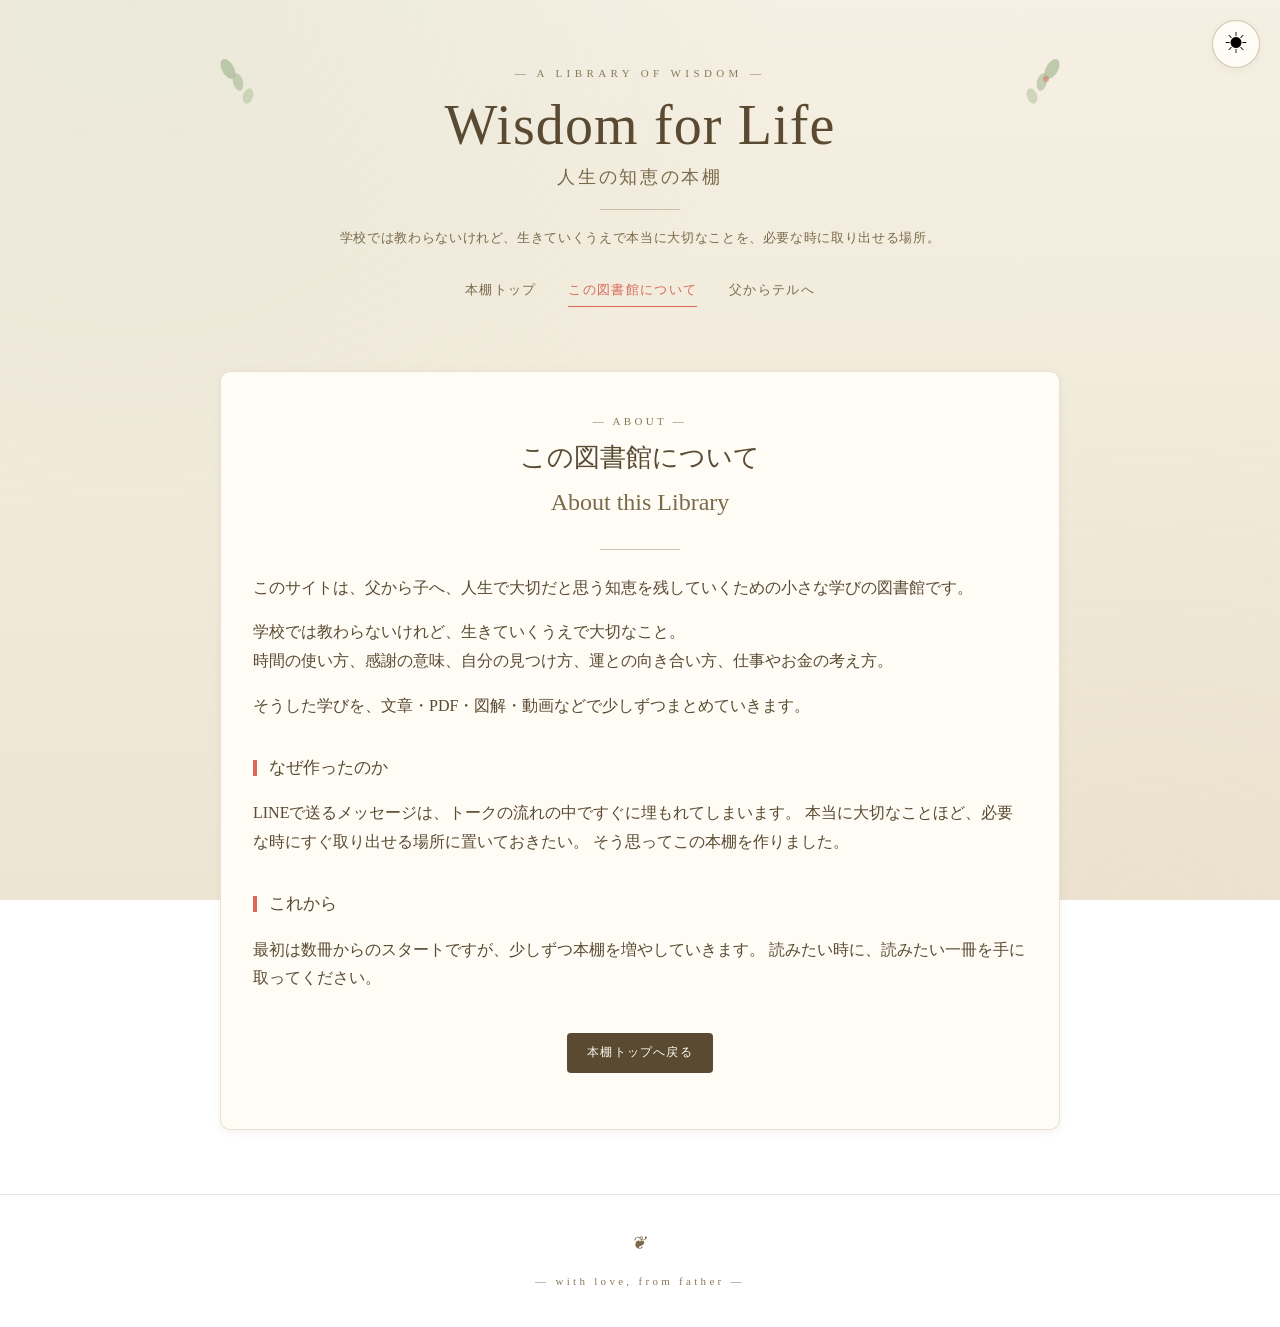
==== commit 1d883b19: "Update about.html" ====
--- a/about.html
+++ b/about.html
@@ -7,7 +7,8 @@
 <head>
   <meta charset="UTF-8">
   <meta name="viewport" content="width=device-width, initial-scale=1.0">
-  <title>この図書館について｜人生の知恵の本棚</title>
+ <title>この図書館について｜人生の知恵の本棚</title>
+<meta name="description" content="父から子へ、人生で大切な知恵を残していくための学びの図書館です。サイトの目的と込めた想いについて。">
   <link rel="stylesheet" href="assets/css/style.css">
 </head>
 <body>
--- a/assets/css/style.css
+++ b/assets/css/style.css
@@ -1,108 +1,78 @@
 /* ============================================================
-   人生の知恵の本棚  共通スタイル(style.css)  v2 夜モード対応版
+   人生の知恵の本棚  共通スタイル(style.css)  v3 夜モード強化版
    ----------------------------------------------------------
    昼モード:ヴィンテージ・ライブラリー(default)
-   夜モード:エンジェリック・アーカイブ(data-mode="night")
-   ----------------------------------------------------------
-   切替は <html> タグの data-mode 属性で行います。
-   JavaScript(main.js)で自動的に切り替わります。
-   ============================================================ */
-
-/* ============================================================
-   昼モード(デフォルト)の色
+   夜モード:エンジェリック・アーカイブ(神秘的な近未来)
+   ============================================================ */
+
+/* ============================================================
+   昼モード(デフォルト)
    ============================================================ */
 :root,
 html[data-mode="day"] {
-  /* 背景・基本色 */
   --color-bg-1:       #f5f0e3;
   --color-bg-2:       #ede5d3;
   --color-paper:      #fffcf5;
   --color-paper-soft: rgba(255, 252, 245, 0.7);
 
-  /* テキスト */
   --color-text:       #5a4a32;
   --color-text-soft:  #7a6a4a;
   --color-muted:      #8a7a5a;
 
-  /* アクセント */
   --color-accent:     #d96a5a;
   --color-leaf:       #9bb088;
   --color-leaf-dark:  #7a8a6a;
 
-  /* 木の色 */
   --color-wood:       #a08560;
   --color-wood-dark:  #7a5a3a;
 
-  /* 枠線 */
   --color-border:        rgba(140, 120, 80, 0.2);
   --color-border-strong: rgba(140, 120, 80, 0.4);
   --color-coming:        rgba(140, 120, 80, 0.3);
 
-  /* 影 */
   --shadow-soft:  0 2px 8px rgba(120, 100, 60, 0.08);
   --shadow-card:  0 4px 12px rgba(120, 100, 60, 0.12);
   --shadow-hover: 0 8px 16px rgba(120, 100, 60, 0.18);
 
-  /* 背景画像(昼=葉っぱ) */
-  --bg-decoration:
-    radial-gradient(ellipse at 10% 0%, rgba(180, 200, 170, 0.15) 0%, transparent 40%),
-    radial-gradient(ellipse at 90% 100%, rgba(220, 200, 170, 0.12) 0%, transparent 40%);
-
-  /* タイトル文字色 */
   --color-title:      #5a4a32;
   --color-title-soft: #7a6a4a;
 
-  /* 便箋の罫線色 */
   --letter-line: rgba(140, 120, 80, 0.08);
   --letter-bg:   #fcf5e3;
 }
 
 /* ============================================================
-   夜モード(エンジェリック・アーカイブ)の色
+   夜モード(エンジェリック・アーカイブ)
    ============================================================ */
 html[data-mode="night"] {
-  /* 背景・基本色 */
   --color-bg-1:       #0a1530;
   --color-bg-2:       #050a1c;
-  --color-paper:      rgba(20, 35, 70, 0.4);
-  --color-paper-soft: rgba(30, 50, 90, 0.3);
-
-  /* テキスト */
+  --color-paper:      rgba(20, 35, 70, 0.5);
+  --color-paper-soft: rgba(30, 50, 90, 0.4);
+
   --color-text:       #e8edf5;
   --color-text-soft:  #c8d5e8;
-  --color-muted:      #8aa5d4;
-
-  /* アクセント */
-  --color-accent:     #aac8ff;
+  --color-muted:      #aac8ff;
+
+  --color-accent:     #ffd9aa;
   --color-leaf:       #8cf0c8;
   --color-leaf-dark:  #5ec8a8;
 
-  /* 木の色(夜モードでは使わないので青系で代用) */
   --color-wood:       #5a7ab8;
   --color-wood-dark:  #3a5a98;
 
-  /* 枠線 */
-  --color-border:        rgba(170, 200, 255, 0.2);
-  --color-border-strong: rgba(170, 200, 255, 0.4);
-  --color-coming:        rgba(170, 200, 255, 0.25);
-
-  /* 影 */
-  --shadow-soft:  0 0 12px rgba(120, 180, 255, 0.15);
-  --shadow-card:  0 0 20px rgba(120, 180, 255, 0.25);
-  --shadow-hover: 0 0 32px rgba(170, 200, 255, 0.4);
-
-  /* 背景画像(夜=星空+魔法陣の光) */
-  --bg-decoration:
-    radial-gradient(ellipse at 10% 5%, rgba(80, 140, 200, 0.3) 0%, transparent 30%),
-    radial-gradient(ellipse at 90% 50%, rgba(180, 130, 220, 0.2) 0%, transparent 35%),
-    radial-gradient(ellipse at 50% 100%, rgba(94, 234, 212, 0.15) 0%, transparent 40%);
-
-  /* タイトル文字色 */
+  --color-border:        rgba(170, 200, 255, 0.25);
+  --color-border-strong: rgba(170, 200, 255, 0.5);
+  --color-coming:        rgba(170, 200, 255, 0.3);
+
+  --shadow-soft:  0 0 16px rgba(120, 180, 255, 0.2);
+  --shadow-card:  0 0 28px rgba(120, 180, 255, 0.3);
+  --shadow-hover: 0 0 48px rgba(170, 200, 255, 0.5);
+
   --color-title:      #ffffff;
   --color-title-soft: #aac8ff;
 
-  /* 便箋の罫線色(夜モードでは光のライン) */
-  --letter-line: rgba(170, 200, 255, 0.1);
+  --letter-line: rgba(170, 200, 255, 0.12);
   --letter-bg:   rgba(20, 35, 70, 0.5);
 }
 
@@ -128,33 +98,88 @@
 
 body {
   font-family: var(--font-serif);
-  background: linear-gradient(180deg, var(--color-bg-1) 0%, var(--color-bg-2) 100%);
-  background-attachment: fixed;
   color: var(--color-text);
   line-height: 1.8;
   font-size: 16px;
   min-height: 100vh;
   position: relative;
-  /* 昼夜切替時のスムーズなアニメーション */
   transition: background 0.8s ease, color 0.8s ease;
 }
 
-body::before {
+/* 昼モードの背景 */
+html[data-mode="day"] body {
+  background: linear-gradient(180deg, var(--color-bg-1) 0%, var(--color-bg-2) 100%);
+  background-attachment: fixed;
+}
+
+/* 夜モードの背景:深い宇宙のグラデーション */
+html[data-mode="night"] body {
+  background:
+    radial-gradient(ellipse at top, rgba(80, 140, 200, 0.4) 0%, transparent 50%),
+    radial-gradient(ellipse at bottom right, rgba(180, 130, 220, 0.25) 0%, transparent 50%),
+    radial-gradient(ellipse at bottom left, rgba(94, 234, 212, 0.15) 0%, transparent 50%),
+    linear-gradient(180deg, #0a1530 0%, #050a1c 50%, #02050f 100%);
+  background-attachment: fixed;
+}
+
+/* 昼モード:葉っぱの薄い影 */
+html[data-mode="day"] body::before {
   content: '';
   position: fixed;
   top: 0;
   left: 0;
   right: 0;
   bottom: 0;
-  background-image: var(--bg-decoration);
+  background-image:
+    radial-gradient(ellipse at 10% 0%, rgba(180, 200, 170, 0.15) 0%, transparent 40%),
+    radial-gradient(ellipse at 90% 100%, rgba(220, 200, 170, 0.12) 0%, transparent 40%);
   pointer-events: none;
   z-index: 0;
-  transition: background 0.8s ease;
-}
-
-/* ============================================================
-   夜モード:星空のアニメーション
-   ============================================================ */
+}
+
+/* ============================================================
+   夜モード:背景の特殊エフェクト(全部入り)
+   ============================================================ */
+
+/* 星空(画面全体に散らばる星) */
+html[data-mode="night"] body::before {
+  content: '';
+  position: fixed;
+  top: 0;
+  left: 0;
+  right: 0;
+  bottom: 0;
+  pointer-events: none;
+  z-index: 0;
+  background-image:
+    radial-gradient(2px 2px at 8% 12%, #fff, transparent),
+    radial-gradient(1px 1px at 15% 30%, rgba(170, 200, 255, 0.9), transparent),
+    radial-gradient(2px 2px at 25% 48%, #fff, transparent),
+    radial-gradient(1px 1px at 35% 18%, rgba(255, 217, 170, 0.9), transparent),
+    radial-gradient(2px 2px at 45% 65%, rgba(170, 200, 255, 0.9), transparent),
+    radial-gradient(1px 1px at 55% 25%, #fff, transparent),
+    radial-gradient(2px 2px at 65% 42%, rgba(255, 217, 170, 0.8), transparent),
+    radial-gradient(1px 1px at 75% 75%, rgba(170, 200, 255, 1), transparent),
+    radial-gradient(2px 2px at 85% 35%, #fff, transparent),
+    radial-gradient(1px 1px at 92% 55%, rgba(170, 200, 255, 0.9), transparent),
+    radial-gradient(2px 2px at 5% 70%, rgba(255, 217, 170, 0.8), transparent),
+    radial-gradient(1px 1px at 18% 85%, #fff, transparent),
+    radial-gradient(2px 2px at 30% 92%, rgba(170, 200, 255, 0.9), transparent),
+    radial-gradient(1px 1px at 48% 88%, #fff, transparent),
+    radial-gradient(2px 2px at 70% 90%, rgba(255, 217, 170, 0.9), transparent),
+    radial-gradient(1px 1px at 82% 12%, #fff, transparent),
+    radial-gradient(2px 2px at 95% 78%, rgba(170, 200, 255, 0.8), transparent);
+  background-size: 100% 200vh;
+  background-repeat: repeat-y;
+  animation: star-twinkle 3s ease-in-out infinite;
+}
+
+@keyframes star-twinkle {
+  0%, 100% { opacity: 0.5; }
+  50% { opacity: 1; }
+}
+
+/* 光の雨(縦方向に降り注ぐ光の線) */
 html[data-mode="night"] body::after {
   content: '';
   position: fixed;
@@ -165,22 +190,63 @@
   pointer-events: none;
   z-index: 0;
   background-image:
-    radial-gradient(2px 2px at 20% 30%, rgba(255, 255, 255, 0.8), transparent),
-    radial-gradient(1px 1px at 60% 20%, rgba(170, 200, 255, 0.9), transparent),
-    radial-gradient(1px 1px at 80% 60%, rgba(255, 255, 255, 0.7), transparent),
-    radial-gradient(2px 2px at 30% 70%, rgba(255, 217, 170, 0.8), transparent),
-    radial-gradient(1px 1px at 90% 90%, rgba(170, 200, 255, 0.9), transparent),
-    radial-gradient(1px 1px at 50% 50%, rgba(255, 255, 255, 0.7), transparent),
-    radial-gradient(2px 2px at 15% 85%, rgba(170, 200, 255, 0.8), transparent),
-    radial-gradient(1px 1px at 75% 15%, rgba(255, 255, 255, 0.9), transparent);
-  background-size: 100% 100%;
+    linear-gradient(180deg, transparent 0%, rgba(170, 200, 255, 0.6) 30%, transparent 60%),
+    linear-gradient(180deg, transparent 0%, rgba(255, 217, 170, 0.5) 30%, transparent 60%),
+    linear-gradient(180deg, transparent 0%, rgba(200, 170, 255, 0.5) 30%, transparent 60%),
+    linear-gradient(180deg, transparent 0%, rgba(170, 200, 255, 0.5) 30%, transparent 60%),
+    linear-gradient(180deg, transparent 0%, rgba(255, 217, 170, 0.4) 30%, transparent 60%),
+    linear-gradient(180deg, transparent 0%, rgba(170, 200, 255, 0.6) 30%, transparent 60%),
+    linear-gradient(180deg, transparent 0%, rgba(200, 170, 255, 0.4) 30%, transparent 60%),
+    linear-gradient(180deg, transparent 0%, rgba(170, 200, 255, 0.5) 30%, transparent 60%);
+  background-size:
+    1px 80px,
+    1px 100px,
+    1px 70px,
+    1px 90px,
+    1px 110px,
+    1px 80px,
+    1px 95px,
+    1px 75px;
+  background-position:
+    8% 0,
+    20% 0,
+    35% 0,
+    48% 0,
+    62% 0,
+    74% 0,
+    86% 0,
+    95% 0;
   background-repeat: no-repeat;
-  animation: star-twinkle 4s ease-in-out infinite;
-}
-
-@keyframes star-twinkle {
-  0%, 100% { opacity: 0.6; }
-  50% { opacity: 1; }
+  animation: light-rain 5s linear infinite;
+}
+
+@keyframes light-rain {
+  0% {
+    background-position:
+      8% -80px,
+      20% -100px,
+      35% -70px,
+      48% -90px,
+      62% -110px,
+      74% -80px,
+      86% -95px,
+      95% -75px;
+    opacity: 0;
+  }
+  20% { opacity: 0.8; }
+  80% { opacity: 0.8; }
+  100% {
+    background-position:
+      8% 100vh,
+      20% 100vh,
+      35% 100vh,
+      48% 100vh,
+      62% 100vh,
+      74% 100vh,
+      86% 100vh,
+      95% 100vh;
+    opacity: 0;
+  }
 }
 
 .container {
@@ -188,7 +254,7 @@
   margin: 0 auto;
   padding: 0 20px;
   position: relative;
-  z-index: 1;
+  z-index: 2;
 }
 
 /* ============================================================
@@ -196,7 +262,7 @@
    ============================================================ */
 .site-header {
   text-align: center;
-  padding: 3rem 0 2rem;
+  padding: 4rem 0 2rem;
   position: relative;
 }
 
@@ -204,7 +270,7 @@
   position: relative;
 }
 
-/* 葉の装飾(昼モードのみ表示) */
+/* 昼モード:葉の装飾 */
 html[data-mode="day"] .site-header-inner::before {
   content: '';
   position: absolute;
@@ -233,30 +299,82 @@
   transform-origin: bottom left;
 }
 
-/* 夜モード:魔法陣の装飾 */
+@keyframes leaf-sway {
+  0%, 100% { transform: rotate(0deg); }
+  50% { transform: rotate(3deg); }
+}
+
+/* 夜モード:大きな魔法陣(外側、ゆっくり回転) */
 html[data-mode="night"] .site-header-inner::before {
   content: '';
   position: absolute;
-  top: -30px;
+  top: -80px;
   left: 50%;
   transform: translateX(-50%);
-  width: 200px;
-  height: 200px;
-  background-image: url("data:image/svg+xml,%3Csvg xmlns='http://www.w3.org/2000/svg' viewBox='0 0 200 200'%3E%3Ccircle cx='100' cy='100' r='90' fill='none' stroke='%237ab8ff' stroke-width='0.5' opacity='0.3'/%3E%3Ccircle cx='100' cy='100' r='75' fill='none' stroke='%237ab8ff' stroke-width='0.5' opacity='0.3' stroke-dasharray='3,5'/%3E%3Ccircle cx='100' cy='100' r='50' fill='none' stroke='%23aac8ff' stroke-width='0.5' opacity='0.4'/%3E%3Cpolygon points='100,20 175,145 25,145' fill='none' stroke='%237ab8ff' stroke-width='0.4' opacity='0.3'/%3E%3C/svg%3E");
+  width: 600px;
+  height: 600px;
+  max-width: 90vw;
+  max-height: 90vw;
+  background-image: url("data:image/svg+xml,%3Csvg xmlns='http://www.w3.org/2000/svg' viewBox='0 0 600 600'%3E%3Ccircle cx='300' cy='300' r='280' fill='none' stroke='%237ab8ff' stroke-width='0.8' opacity='0.5'/%3E%3Ccircle cx='300' cy='300' r='240' fill='none' stroke='%237ab8ff' stroke-width='0.5' opacity='0.4' stroke-dasharray='4,8'/%3E%3Ccircle cx='300' cy='300' r='200' fill='none' stroke='%23aac8ff' stroke-width='0.5' opacity='0.4'/%3E%3Cpolygon points='300,60 525,440 75,440' fill='none' stroke='%237ab8ff' stroke-width='0.6' opacity='0.4'/%3E%3Cpolygon points='300,540 75,160 525,160' fill='none' stroke='%237ab8ff' stroke-width='0.6' opacity='0.4'/%3E%3Ccircle cx='300' cy='60' r='4' fill='%23ffd9aa' opacity='0.8'/%3E%3Ccircle cx='525' cy='440' r='3' fill='%237ab8ff' opacity='0.7'/%3E%3Ccircle cx='75' cy='440' r='3' fill='%237ab8ff' opacity='0.7'/%3E%3Ccircle cx='300' cy='540' r='4' fill='%23ffd9aa' opacity='0.8'/%3E%3Ccircle cx='75' cy='160' r='3' fill='%237ab8ff' opacity='0.7'/%3E%3Ccircle cx='525' cy='160' r='3' fill='%237ab8ff' opacity='0.7'/%3E%3C/svg%3E");
   background-repeat: no-repeat;
+  background-size: contain;
   pointer-events: none;
   z-index: -1;
-  animation: magic-rotate 60s linear infinite;
-}
-
-@keyframes leaf-sway {
-  0%, 100% { transform: rotate(0deg); }
-  50% { transform: rotate(3deg); }
-}
-
-@keyframes magic-rotate {
+  animation: magic-rotate-slow 90s linear infinite;
+  opacity: 0.7;
+}
+
+/* 夜モード:中側の魔法陣(逆回転、文字入り) */
+html[data-mode="night"] .site-header-inner::after {
+  content: '';
+  position: absolute;
+  top: -40px;
+  left: 50%;
+  transform: translateX(-50%);
+  width: 400px;
+  height: 400px;
+  max-width: 70vw;
+  max-height: 70vw;
+  background-image: url("data:image/svg+xml,%3Csvg xmlns='http://www.w3.org/2000/svg' viewBox='0 0 400 400'%3E%3Ccircle cx='200' cy='200' r='180' fill='none' stroke='%23aac8ff' stroke-width='0.5' opacity='0.5' stroke-dasharray='2,4'/%3E%3Ccircle cx='200' cy='200' r='140' fill='none' stroke='%23aac8ff' stroke-width='0.6' opacity='0.5'/%3E%3Ccircle cx='200' cy='200' r='100' fill='none' stroke='%23aac8ff' stroke-width='0.4' opacity='0.4' stroke-dasharray='3,6'/%3E%3Ctext x='200' y='30' text-anchor='middle' fill='%23aac8ff' opacity='0.7' style='font-size: 11px; letter-spacing: 0.4em;'%3E%E2%9C%A6 WISDOM %E2%9C%A6 KNOWLEDGE %E2%9C%A6%3C/text%3E%3Ctext x='200' y='380' text-anchor='middle' fill='%23aac8ff' opacity='0.7' style='font-size: 11px; letter-spacing: 0.4em;'%3E%E2%9C%A6 LIGHT %E2%9C%A6 LOVE %E2%9C%A6%3C/text%3E%3C/svg%3E");
+  background-repeat: no-repeat;
+  background-size: contain;
+  pointer-events: none;
+  z-index: -1;
+  animation: magic-rotate-rev 60s linear infinite;
+  opacity: 0.7;
+}
+
+@keyframes magic-rotate-slow {
   from { transform: translateX(-50%) rotate(0deg); }
   to { transform: translateX(-50%) rotate(360deg); }
+}
+
+@keyframes magic-rotate-rev {
+  from { transform: translateX(-50%) rotate(360deg); }
+  to { transform: translateX(-50%) rotate(0deg); }
+}
+
+/* 夜モード:中央の脈動する太陽光輪 */
+html[data-mode="night"] .site-header::before {
+  content: '';
+  position: absolute;
+  top: 30px;
+  left: 50%;
+  transform: translateX(-50%);
+  width: 100px;
+  height: 100px;
+  border-radius: 50%;
+  background:
+    radial-gradient(circle, rgba(255, 230, 170, 0.9) 0%, rgba(255, 200, 120, 0.6) 30%, rgba(255, 200, 120, 0.2) 60%, transparent 80%);
+  pointer-events: none;
+  z-index: 0;
+  animation: sun-pulse 4s ease-in-out infinite;
+  filter: blur(2px);
+}
+
+@keyframes sun-pulse {
+  0%, 100% { opacity: 0.6; transform: translateX(-50%) scale(1); }
+  50% { opacity: 1; transform: translateX(-50%) scale(1.15); }
 }
 
 .site-overline {
@@ -264,6 +382,8 @@
   color: var(--color-muted);
   letter-spacing: 0.4em;
   margin: 0 0 0.8rem;
+  position: relative;
+  z-index: 2;
 }
 
 .site-title {
@@ -274,11 +394,15 @@
   font-weight: 400;
   line-height: 1;
   letter-spacing: 0.02em;
+  position: relative;
+  z-index: 2;
   transition: color 0.8s ease, text-shadow 0.8s ease;
 }
 
 html[data-mode="night"] .site-title {
-  text-shadow: 0 0 20px rgba(170, 200, 255, 0.5);
+  text-shadow:
+    0 0 20px rgba(170, 200, 255, 0.8),
+    0 0 40px rgba(170, 200, 255, 0.4);
 }
 
 .site-title a {
@@ -293,6 +417,8 @@
   margin: 0.5rem 0 0;
   letter-spacing: 0.15em;
   font-weight: 500;
+  position: relative;
+  z-index: 2;
   transition: color 0.8s ease;
 }
 
@@ -301,6 +427,8 @@
   height: 1px;
   background: var(--color-border-strong);
   margin: 1rem auto;
+  position: relative;
+  z-index: 2;
 }
 
 .site-subtitle {
@@ -308,15 +436,18 @@
   color: var(--color-text-soft);
   margin: 0;
   letter-spacing: 0.05em;
-}
-
-/* ナビゲーション */
+  position: relative;
+  z-index: 2;
+}
+
 .site-nav {
   display: flex;
   justify-content: center;
   gap: 2rem;
   margin-top: 1.5rem;
   flex-wrap: wrap;
+  position: relative;
+  z-index: 2;
 }
 
 .site-nav a {
@@ -335,8 +466,13 @@
   border-bottom-color: var(--color-accent);
 }
 
-/* ============================================================
-   昼夜切替ボタン(本格化版)
+html[data-mode="night"] .site-nav a:hover,
+html[data-mode="night"] .site-nav a.is-active {
+  text-shadow: 0 0 8px rgba(255, 217, 170, 0.6);
+}
+
+/* ============================================================
+   切替ボタン
    ============================================================ */
 .mode-toggle {
   position: fixed;
@@ -364,10 +500,12 @@
 }
 
 html[data-mode="night"] .mode-toggle {
-  background: rgba(20, 35, 70, 0.6);
-  backdrop-filter: blur(10px);
-  -webkit-backdrop-filter: blur(10px);
-  box-shadow: 0 0 16px rgba(170, 200, 255, 0.3);
+  background: rgba(20, 35, 70, 0.7);
+  backdrop-filter: blur(12px);
+  -webkit-backdrop-filter: blur(12px);
+  box-shadow: 0 0 16px rgba(170, 200, 255, 0.4);
+  color: #ffd9aa;
+  text-shadow: 0 0 8px rgba(255, 217, 170, 0.6);
 }
 
 /* ============================================================
@@ -375,6 +513,8 @@
    ============================================================ */
 .section {
   margin: 3rem 0;
+  position: relative;
+  z-index: 2;
 }
 
 .intro {
@@ -409,7 +549,9 @@
 }
 
 html[data-mode="night"] .section-chapter-title {
-  text-shadow: 0 0 16px rgba(170, 200, 255, 0.4);
+  text-shadow:
+    0 0 16px rgba(170, 200, 255, 0.6),
+    0 0 32px rgba(170, 200, 255, 0.3);
 }
 
 .section-chapter-jp {
@@ -440,10 +582,9 @@
   font-size: 16px;
 }
 
-/* 夜モードでは ❦ → ✦ に変える */
 html[data-mode="night"] .divider-mark {
   color: var(--color-accent);
-  text-shadow: 0 0 8px rgba(170, 200, 255, 0.6);
+  text-shadow: 0 0 12px rgba(255, 217, 170, 0.8);
 }
 
 /* ============================================================
@@ -474,15 +615,33 @@
   -webkit-backdrop-filter: blur(4px);
 }
 
+html[data-mode="night"] .category-card {
+  background: linear-gradient(180deg, rgba(80, 140, 220, 0.15) 0%, rgba(30, 60, 130, 0.25) 100%);
+  border: 1px solid rgba(170, 200, 255, 0.3);
+  box-shadow:
+    0 0 16px rgba(80, 140, 220, 0.2),
+    inset 0 0 12px rgba(170, 200, 255, 0.05);
+}
+
 .category-card:hover {
   transform: translateY(-3px);
   box-shadow: var(--shadow-card);
   border-color: var(--color-border-strong);
 }
 
+html[data-mode="night"] .category-card:hover {
+  box-shadow:
+    0 0 24px rgba(170, 200, 255, 0.5),
+    inset 0 0 16px rgba(170, 200, 255, 0.1);
+}
+
 .category-icon {
   font-size: 28px;
   margin-bottom: 0.4rem;
+}
+
+html[data-mode="night"] .category-icon {
+  filter: drop-shadow(0 0 8px rgba(170, 200, 255, 0.5));
 }
 
 .category-name {
@@ -492,7 +651,7 @@
 }
 
 /* ============================================================
-   教材カード
+   教材カード(夜はクリスタル本)
    ============================================================ */
 .book-grid {
   display: grid;
@@ -516,14 +675,80 @@
   -webkit-backdrop-filter: blur(4px);
 }
 
+/* 夜モードのクリスタル本(基本) */
+html[data-mode="night"] .book-card {
+  background: linear-gradient(180deg, rgba(80, 140, 220, 0.15) 0%, rgba(30, 60, 130, 0.3) 100%);
+  border: 1px solid rgba(170, 200, 255, 0.5);
+  box-shadow:
+    0 0 16px rgba(80, 140, 220, 0.3),
+    inset 0 0 12px rgba(170, 200, 255, 0.05);
+}
+
+/* 夜モード:時間の本棚(青系) */
+html[data-mode="night"] #shelf-time .book-card {
+  background: linear-gradient(180deg, rgba(74, 158, 255, 0.18) 0%, rgba(30, 80, 180, 0.35) 100%);
+  border-color: rgba(120, 200, 255, 0.6);
+  box-shadow: 0 0 18px rgba(120, 200, 255, 0.3), inset 0 0 12px rgba(120, 200, 255, 0.08);
+}
+
+/* 夜モード:自分を育てる本棚(翡翠) */
+html[data-mode="night"] #shelf-self .book-card {
+  background: linear-gradient(180deg, rgba(94, 234, 212, 0.18) 0%, rgba(20, 130, 110, 0.35) 100%);
+  border-color: rgba(140, 240, 200, 0.6);
+  box-shadow: 0 0 18px rgba(94, 234, 200, 0.3), inset 0 0 12px rgba(140, 240, 200, 0.08);
+}
+
+/* 夜モード:心を整える本棚(紫) */
+html[data-mode="night"] #shelf-mind .book-card {
+  background: linear-gradient(180deg, rgba(167, 139, 250, 0.18) 0%, rgba(80, 50, 180, 0.35) 100%);
+  border-color: rgba(200, 170, 255, 0.6);
+  box-shadow: 0 0 18px rgba(167, 139, 250, 0.3), inset 0 0 12px rgba(200, 170, 255, 0.08);
+}
+
+/* 夜モード:人間関係の本棚(ピンク) */
+html[data-mode="night"] #shelf-relation .book-card {
+  background: linear-gradient(180deg, rgba(255, 130, 180, 0.18) 0%, rgba(180, 50, 100, 0.35) 100%);
+  border-color: rgba(255, 170, 200, 0.6);
+  box-shadow: 0 0 18px rgba(255, 130, 180, 0.3), inset 0 0 12px rgba(255, 170, 200, 0.08);
+}
+
+/* 夜モード:お金と仕事の本棚(金色) */
+html[data-mode="night"] #shelf-money .book-card {
+  background: linear-gradient(180deg, rgba(244, 217, 110, 0.18) 0%, rgba(180, 140, 30, 0.35) 100%);
+  border-color: rgba(255, 230, 150, 0.6);
+  box-shadow: 0 0 18px rgba(244, 217, 110, 0.3), inset 0 0 12px rgba(255, 230, 150, 0.08);
+}
+
+/* 夜モード:運と人生の本棚(緑) */
+html[data-mode="night"] #shelf-luck .book-card {
+  background: linear-gradient(180deg, rgba(110, 234, 130, 0.18) 0%, rgba(40, 130, 60, 0.35) 100%);
+  border-color: rgba(150, 240, 170, 0.6);
+  box-shadow: 0 0 18px rgba(110, 234, 130, 0.3), inset 0 0 12px rgba(150, 240, 170, 0.08);
+}
+
+/* 夜モード:読書の本棚(水色) */
+html[data-mode="night"] #shelf-read .book-card {
+  background: linear-gradient(180deg, rgba(110, 220, 240, 0.18) 0%, rgba(30, 130, 160, 0.35) 100%);
+  border-color: rgba(150, 230, 250, 0.6);
+  box-shadow: 0 0 18px rgba(110, 220, 240, 0.3), inset 0 0 12px rgba(150, 230, 250, 0.08);
+}
+
+/* 夜モード:Coming soon用のカードはくすませる */
+html[data-mode="night"] .book-card.is-coming {
+  background: rgba(80, 100, 140, 0.12) !important;
+  border: 1px dashed rgba(170, 200, 255, 0.3) !important;
+  box-shadow: none !important;
+}
+
 .book-card:hover {
-  transform: translateY(-3px);
+  transform: translateY(-5px);
   box-shadow: var(--shadow-card);
   border-color: var(--color-border-strong);
 }
 
 html[data-mode="night"] .book-card:hover {
-  box-shadow: var(--shadow-hover);
+  transform: translateY(-8px) scale(1.02);
+  filter: brightness(1.15);
 }
 
 .book-card.is-coming {
@@ -532,13 +757,10 @@
   cursor: default;
 }
 
-html[data-mode="night"] .book-card.is-coming {
-  background: rgba(80, 100, 140, 0.08);
-}
-
 .book-card.is-coming:hover {
   transform: none;
   box-shadow: none;
+  filter: none;
   border-color: var(--color-coming);
 }
 
@@ -558,7 +780,7 @@
 }
 
 html[data-mode="night"] .book-illustration svg {
-  filter: drop-shadow(0 0 8px rgba(170, 200, 255, 0.5)) brightness(1.2);
+  filter: drop-shadow(0 0 10px rgba(170, 200, 255, 0.7)) brightness(1.3);
 }
 
 .book-card.is-coming .book-illustration {
@@ -584,7 +806,7 @@
   background: rgba(94, 234, 200, 0.3);
   color: #8cf0c8;
   border: 1px solid #8cf0c8;
-  box-shadow: 0 0 8px rgba(94, 234, 200, 0.4);
+  box-shadow: 0 0 10px rgba(94, 234, 200, 0.5);
 }
 
 .status-coming {
@@ -613,6 +835,10 @@
   margin: 0 0 0.3rem;
   line-height: 1.5;
   font-weight: 500;
+}
+
+html[data-mode="night"] .book-title {
+  text-shadow: 0 0 6px rgba(170, 200, 255, 0.4);
 }
 
 .book-title-en {
@@ -658,17 +884,15 @@
 
 .btn-primary {
   background: var(--color-text);
-  color: var(--color-paper);
-}
-
-html[data-mode="day"] .btn-primary {
   color: #fffcf5;
 }
 
 html[data-mode="night"] .btn-primary {
-  background: var(--color-accent);
+  background: linear-gradient(135deg, #aac8ff 0%, #7ab8ff 100%);
   color: #0a1530;
-  box-shadow: 0 0 12px rgba(170, 200, 255, 0.4);
+  border: 1px solid rgba(255, 255, 255, 0.3);
+  box-shadow: 0 0 14px rgba(170, 200, 255, 0.5);
+  font-weight: 600;
 }
 
 .btn-primary:hover {
@@ -676,8 +900,8 @@
 }
 
 html[data-mode="night"] .btn-primary:hover {
-  background: #fff;
-  box-shadow: 0 0 20px rgba(170, 200, 255, 0.6);
+  background: linear-gradient(135deg, #ffd9aa 0%, #ffb878 100%);
+  box-shadow: 0 0 24px rgba(255, 217, 170, 0.7);
 }
 
 .btn-secondary {
@@ -686,14 +910,21 @@
   border-color: var(--color-border-strong);
 }
 
+html[data-mode="night"] .btn-secondary {
+  background: rgba(170, 200, 255, 0.1);
+  color: #fff;
+  border-color: rgba(170, 200, 255, 0.5);
+  backdrop-filter: blur(4px);
+}
+
 .btn-secondary:hover {
   background: var(--color-paper);
   border-color: var(--color-text);
 }
 
 html[data-mode="night"] .btn-secondary:hover {
-  background: rgba(170, 200, 255, 0.1);
-  box-shadow: 0 0 12px rgba(170, 200, 255, 0.3);
+  background: rgba(170, 200, 255, 0.25);
+  box-shadow: 0 0 16px rgba(170, 200, 255, 0.4);
 }
 
 .btn-disabled {
@@ -717,6 +948,12 @@
   -webkit-backdrop-filter: blur(4px);
 }
 
+html[data-mode="night"] .message-box {
+  background: linear-gradient(180deg, rgba(80, 140, 220, 0.15) 0%, rgba(30, 60, 130, 0.25) 100%);
+  border-left-color: var(--color-accent);
+  box-shadow: 0 0 20px rgba(80, 140, 220, 0.2);
+}
+
 .message-box-title {
   font-family: var(--font-script);
   font-size: 24px;
@@ -726,7 +963,7 @@
 }
 
 html[data-mode="night"] .message-box-title {
-  text-shadow: 0 0 8px rgba(170, 200, 255, 0.5);
+  text-shadow: 0 0 12px rgba(255, 217, 170, 0.6);
 }
 
 .message-box p {
@@ -750,7 +987,8 @@
 }
 
 html[data-mode="night"] .article {
-  background: rgba(20, 35, 70, 0.5);
+  background: rgba(20, 35, 70, 0.6);
+  box-shadow: 0 0 24px rgba(80, 140, 220, 0.2);
 }
 
 .article-overline {
@@ -769,6 +1007,10 @@
   margin: 0.5rem 0 0.3rem;
   font-weight: 500;
   line-height: 1.4;
+}
+
+html[data-mode="night"] .article-title {
+  text-shadow: 0 0 12px rgba(170, 200, 255, 0.4);
 }
 
 .article-title-en {
@@ -807,6 +1049,10 @@
   background: var(--color-accent);
 }
 
+html[data-mode="night"] .article-subtitle::before {
+  box-shadow: 0 0 8px rgba(255, 217, 170, 0.6);
+}
+
 .callout {
   background: rgba(255, 248, 230, 0.6);
   border: 1px solid rgba(180, 150, 100, 0.3);
@@ -816,8 +1062,8 @@
 }
 
 html[data-mode="night"] .callout {
-  background: rgba(80, 140, 220, 0.1);
-  border-color: rgba(170, 200, 255, 0.3);
+  background: rgba(80, 140, 220, 0.15);
+  border-color: rgba(170, 200, 255, 0.4);
 }
 
 .callout-title {
@@ -828,6 +1074,10 @@
   font-weight: 400;
 }
 
+html[data-mode="night"] .callout-title {
+  text-shadow: 0 0 10px rgba(255, 217, 170, 0.5);
+}
+
 .callout p {
   margin: 0;
   font-size: 14px;
@@ -846,7 +1096,7 @@
 }
 
 /* ============================================================
-   手紙ページ専用
+   手紙ページ
    ============================================================ */
 .letter {
   background: var(--letter-bg);
@@ -864,6 +1114,11 @@
   position: relative;
 }
 
+html[data-mode="night"] .letter {
+  background-color: rgba(20, 35, 70, 0.6);
+  box-shadow: 0 0 28px rgba(80, 140, 220, 0.25);
+}
+
 .letter::before {
   content: '';
   position: absolute;
@@ -885,6 +1140,10 @@
   position: relative;
 }
 
+html[data-mode="night"] .letter-title {
+  text-shadow: 0 0 10px rgba(170, 200, 255, 0.4);
+}
+
 .letter p {
   margin: 1rem 0;
   font-size: 15px;
@@ -911,7 +1170,7 @@
   letter-spacing: 0.3em;
   border-top: 1px solid var(--color-border);
   position: relative;
-  z-index: 1;
+  z-index: 2;
 }
 
 .site-footer::before {
@@ -926,83 +1185,38 @@
 html[data-mode="night"] .site-footer::before {
   content: '✦';
   color: var(--color-accent);
-  text-shadow: 0 0 8px rgba(170, 200, 255, 0.6);
+  text-shadow: 0 0 12px rgba(255, 217, 170, 0.7);
 }
 
 /* ============================================================
    スマホ対応
    ============================================================ */
 @media (max-width: 600px) {
-  body {
-    font-size: 15px;
-  }
-
-  .site-header {
-    padding: 2rem 0 1.5rem;
-  }
-
-  .site-title {
-    font-size: 40px;
-  }
-
-  .site-title-jp {
-    font-size: 16px;
-  }
-
-  .site-subtitle {
-    font-size: 12px;
-  }
-
-  .site-nav {
-    gap: 1.2rem;
-    font-size: 12px;
-  }
-
-  .section-chapter-title {
-    font-size: 30px;
-  }
-
-  .article {
-    padding: 1.5rem 1.2rem;
-  }
-
-  .letter {
-    padding: 2rem 1.5rem;
-  }
-
-  .article-title {
-    font-size: 20px;
-  }
+  body { font-size: 15px; }
+  .site-header { padding: 3rem 0 1.5rem; }
+  .site-title { font-size: 40px; }
+  .site-title-jp { font-size: 16px; }
+  .site-subtitle { font-size: 12px; }
+  .site-nav { gap: 1.2rem; font-size: 12px; }
+  .section-chapter-title { font-size: 30px; }
+  .article { padding: 1.5rem 1.2rem; }
+  .letter { padding: 2rem 1.5rem; }
+  .article-title { font-size: 20px; }
 
   .book-grid {
     grid-template-columns: 1fr 1fr;
     gap: 10px;
   }
-
-  .book-card {
-    padding: 1rem 0.8rem;
-  }
-
-  .book-title {
-    font-size: 13px;
-  }
-
-  .book-desc {
-    font-size: 11px;
-  }
+  .book-card { padding: 1rem 0.8rem; }
+  .book-title { font-size: 13px; }
+  .book-desc { font-size: 11px; }
 
   .category-grid {
     grid-template-columns: repeat(auto-fill, minmax(110px, 1fr));
     gap: 10px;
   }
-
-  .category-card {
-    padding: 1rem 0.4rem;
-  }
-
-  .category-name {
-    font-size: 12px;
-  }
+  .category-card { padding: 1rem 0.4rem; }
+  .category-name { font-size: 12px; }
 
   .mode-toggle {
     width: 40px;
@@ -1019,9 +1233,20 @@
     background-size: 50px;
   }
 
+  /* 夜モードの魔法陣はスマホでは小さく */
   html[data-mode="night"] .site-header-inner::before {
-    width: 150px;
-    height: 150px;
+    width: 350px;
+    height: 350px;
+    top: -40px;
+  }
+  html[data-mode="night"] .site-header-inner::after {
+    width: 250px;
+    height: 250px;
     top: -20px;
   }
-}
+  html[data-mode="night"] .site-header::before {
+    width: 70px;
+    height: 70px;
+    top: 20px;
+  }
+}
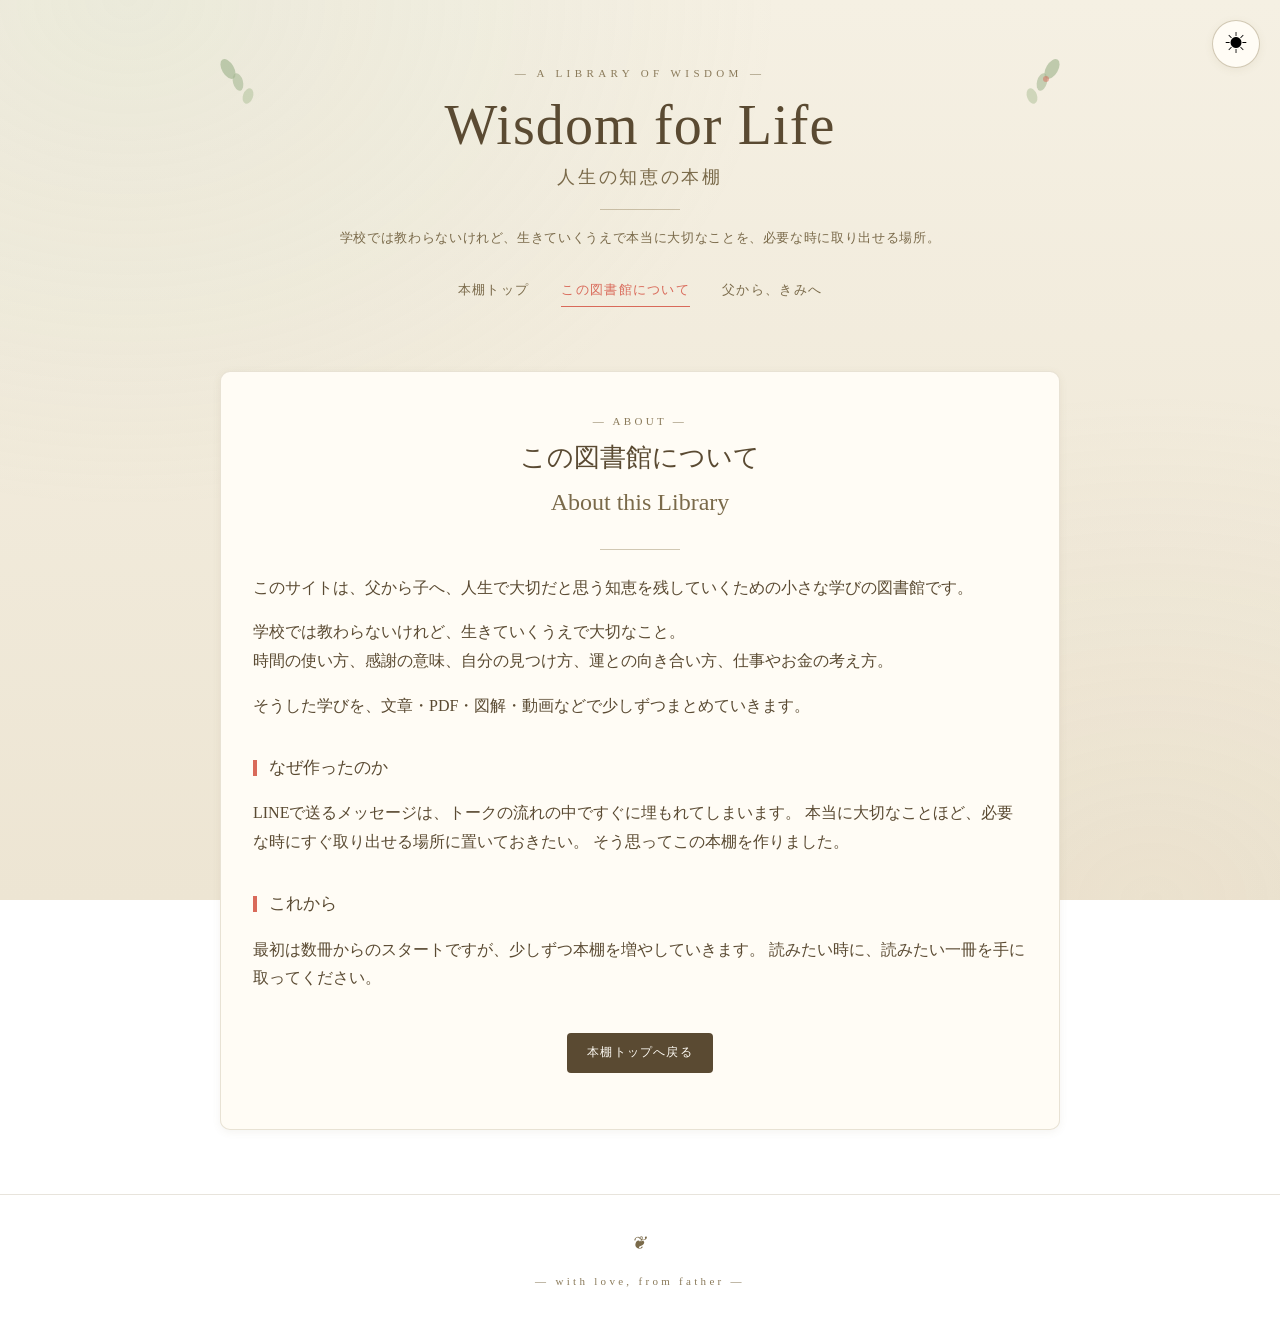
==== commit 53b2242c: "Update about.html" ====
--- a/about.html
+++ b/about.html
@@ -7,8 +7,16 @@
 <head>
   <meta charset="UTF-8">
   <meta name="viewport" content="width=device-width, initial-scale=1.0">
- <title>この図書館について｜人生の知恵の本棚</title>
-<meta name="description" content="父から子へ、人生で大切な知恵を残していくための学びの図書館です。サイトの目的と込めた想いについて。">
+  <title>この図書館について｜人生の知恵の本棚</title>
+  <meta name="description" content="「人生の知恵の本棚」は、父から、きみへ。人生で本当に大切な知恵を残していくための小さな学びの図書館です。なぜ作ったか、これからどう育てていくかをお話します。">
+  <!-- OGP (SNSでシェアされた時の表示) -->
+  <meta property="og:title" content="この図書館について｜人生の知恵の本棚">
+  <meta property="og:description" content="「人生の知恵の本棚」は、父から、きみへ。人生で本当に大切な知恵を残していくための小さな学びの図書館です。なぜ作ったか、これからどう育てていくかをお話します。">
+  <meta property="og:type" content="website">
+  <meta property="og:url" content="https://lampirika358.com/about.html">
+  <meta property="og:site_name" content="人生の知恵の本棚">
+  <meta property="og:locale" content="ja_JP">
+  <meta name="twitter:card" content="summary">
   <link rel="stylesheet" href="assets/css/style.css">
 </head>
 <body>
@@ -27,7 +35,7 @@
       <nav class="site-nav">
         <a href="index.html">本棚トップ</a>
         <a href="about.html" class="is-active">この図書館について</a>
-        <a href="letter.html">父からテルへ</a>
+        <a href="letter.html">父から、きみへ</a>
       </nav>
     </div>
   </header>
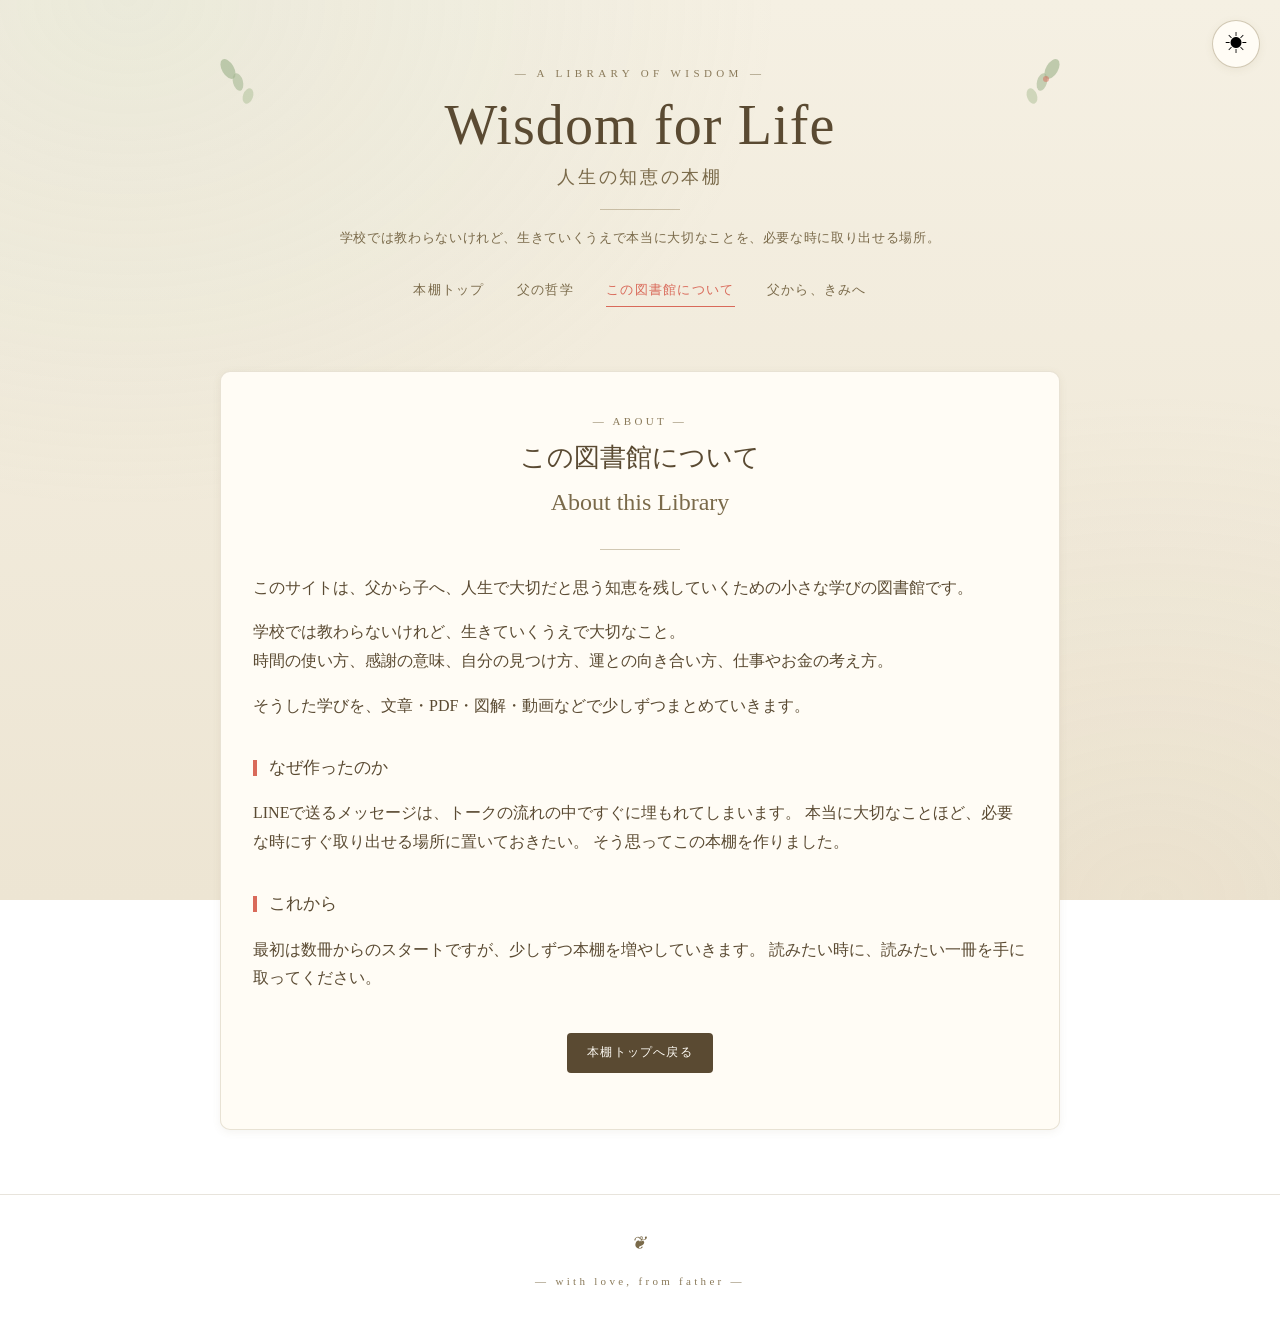
==== commit 6174ba57: "Update about.html" ====
--- a/about.html
+++ b/about.html
@@ -18,6 +18,14 @@
   <meta property="og:locale" content="ja_JP">
   <meta name="twitter:card" content="summary">
   <link rel="stylesheet" href="assets/css/style.css">
+  <!-- Google Analytics (gtag.js) -->
+  <script async src="https://www.googletagmanager.com/gtag/js?id=G-HHT8TLZ1GN"></script>
+  <script>
+    window.dataLayer = window.dataLayer || [];
+    function gtag(){dataLayer.push(arguments);}
+    gtag('js', new Date());
+    gtag('config', 'G-HHT8TLZ1GN');
+  </script>
 </head>
 <body>
 
@@ -34,6 +42,7 @@
       </div>
       <nav class="site-nav">
         <a href="index.html">本棚トップ</a>
+        <a href="philosophy.html">父の哲学</a>
         <a href="about.html" class="is-active">この図書館について</a>
         <a href="letter.html">父から、きみへ</a>
       </nav>
--- a/assets/css/style.css
+++ b/assets/css/style.css
@@ -650,6 +650,110 @@
   line-height: 1.5;
 }
 
+/* ------ 3×3グリッド (本棚一覧専用) ------ */
+.category-grid-3x3 {
+  /* デスクトップ:3列固定 */
+  grid-template-columns: repeat(3, 1fr);
+  gap: 18px;
+  /* 中央寄り感を出さないため、余白を活かしてカード自体に存在感を */
+  max-width: 100%;
+  margin-left: auto;
+  margin-right: auto;
+}
+
+.category-grid-3x3 .category-card {
+  /* カードを少し大きめに、ゆったりさせる */
+  padding: 1.6rem 0.8rem;
+  min-height: 120px;
+}
+
+.category-grid-3x3 .category-icon {
+  font-size: 32px;
+  margin-bottom: 0.6rem;
+}
+
+.category-grid-3x3 .category-name {
+  font-size: 14px;
+}
+
+/* ============================================================
+   父の哲学バナー
+   ============================================================ */
+.philosophy-banner {
+  margin: 3rem auto;
+  padding: 2.5rem 2rem;
+  text-align: center;
+  background: var(--color-paper-soft);
+  border: 1px solid var(--color-border);
+  border-radius: var(--radius);
+  box-shadow: var(--shadow-soft);
+  position: relative;
+  backdrop-filter: blur(4px);
+  -webkit-backdrop-filter: blur(4px);
+}
+
+html[data-mode="night"] .philosophy-banner {
+  background: linear-gradient(180deg, rgba(80, 140, 220, 0.12) 0%, rgba(30, 60, 130, 0.22) 100%);
+  border: 1px solid rgba(170, 200, 255, 0.3);
+  box-shadow:
+    0 0 20px rgba(80, 140, 220, 0.2),
+    inset 0 0 15px rgba(170, 200, 255, 0.05);
+}
+
+.philosophy-banner-overline {
+  font-size: 11px;
+  letter-spacing: 0.3em;
+  color: var(--color-text-soft);
+  margin-bottom: 0.8rem;
+}
+
+.philosophy-banner-title {
+  font-family: var(--font-jp);
+  font-size: 24px;
+  font-weight: 500;
+  margin: 0 0 1rem;
+  color: var(--color-text);
+  letter-spacing: 0.05em;
+}
+
+html[data-mode="night"] .philosophy-banner-title {
+  color: #e8f0ff;
+  text-shadow: 0 0 12px rgba(170, 200, 255, 0.4);
+}
+
+.philosophy-banner-desc {
+  font-size: 14px;
+  line-height: 1.9;
+  color: var(--color-text-soft);
+  margin-bottom: 1.5rem;
+}
+
+.philosophy-banner-keywords {
+  display: flex;
+  flex-wrap: wrap;
+  justify-content: center;
+  gap: 12px 18px;
+  margin: 1rem 0;
+}
+
+.philosophy-banner-keywords span {
+  display: inline-block;
+  padding: 0.4rem 1rem;
+  background: rgba(255, 255, 255, 0.4);
+  border: 1px solid var(--color-border);
+  border-radius: 20px;
+  font-size: 13px;
+  letter-spacing: 0.05em;
+  color: var(--color-text);
+}
+
+html[data-mode="night"] .philosophy-banner-keywords span {
+  background: rgba(80, 140, 220, 0.15);
+  border: 1px solid rgba(170, 200, 255, 0.3);
+  color: #e8f0ff;
+  box-shadow: 0 0 8px rgba(170, 200, 255, 0.15);
+}
+
 /* ============================================================
    教材カード(夜はクリスタル本)
    ============================================================ */
@@ -1218,6 +1322,43 @@
   .category-card { padding: 1rem 0.4rem; }
   .category-name { font-size: 12px; }
 
+  /* 3×3グリッドはスマホでも3列キープ */
+  .category-grid-3x3 {
+    grid-template-columns: repeat(3, 1fr);
+    gap: 10px;
+  }
+  .category-grid-3x3 .category-card {
+    padding: 1rem 0.4rem;
+    min-height: 90px;
+  }
+  .category-grid-3x3 .category-icon {
+    font-size: 24px;
+    margin-bottom: 0.3rem;
+  }
+  .category-grid-3x3 .category-name {
+    font-size: 11px;
+    line-height: 1.4;
+  }
+
+  /* 哲学バナー(スマホ調整) */
+  .philosophy-banner {
+    padding: 2rem 1.2rem;
+    margin: 2rem auto;
+  }
+  .philosophy-banner-title {
+    font-size: 19px;
+  }
+  .philosophy-banner-desc {
+    font-size: 13px;
+  }
+  .philosophy-banner-keywords {
+    gap: 8px 10px;
+  }
+  .philosophy-banner-keywords span {
+    font-size: 11px;
+    padding: 0.3rem 0.8rem;
+  }
+
   .mode-toggle {
     width: 40px;
     height: 40px;
